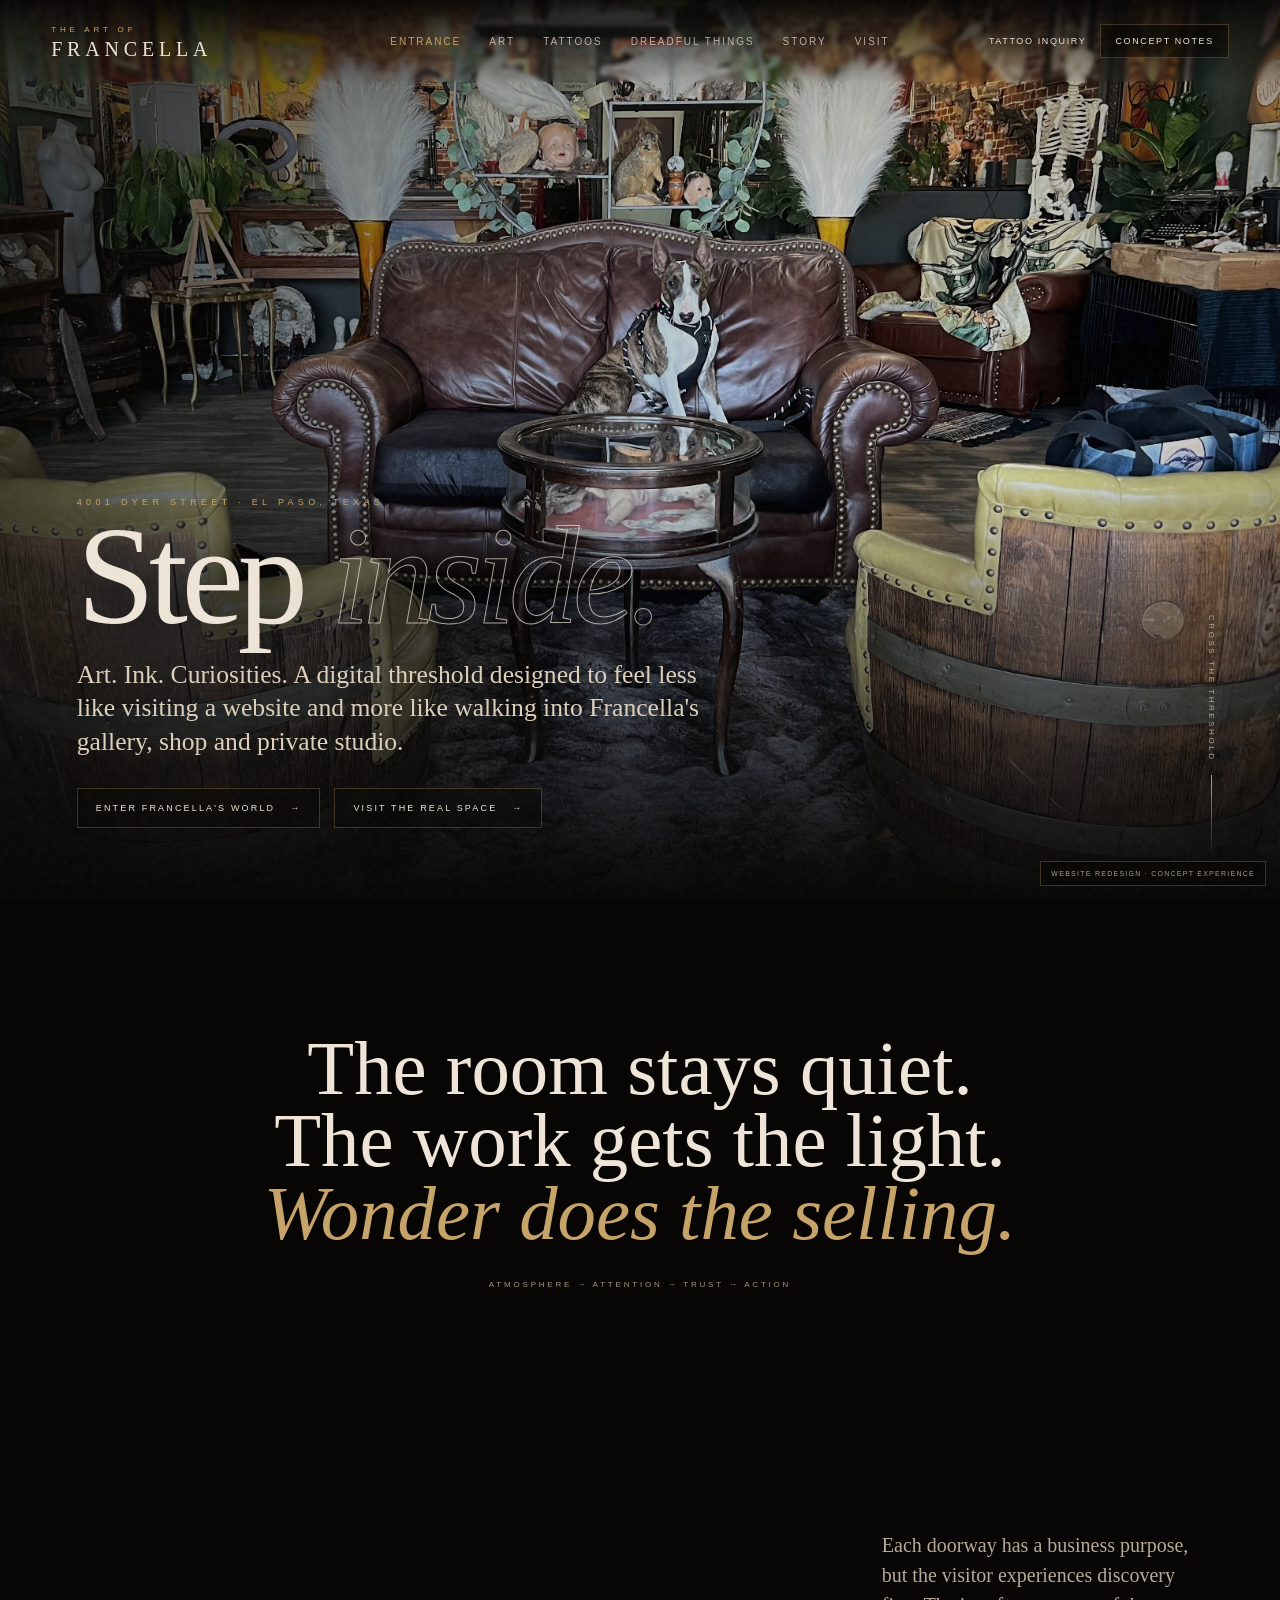
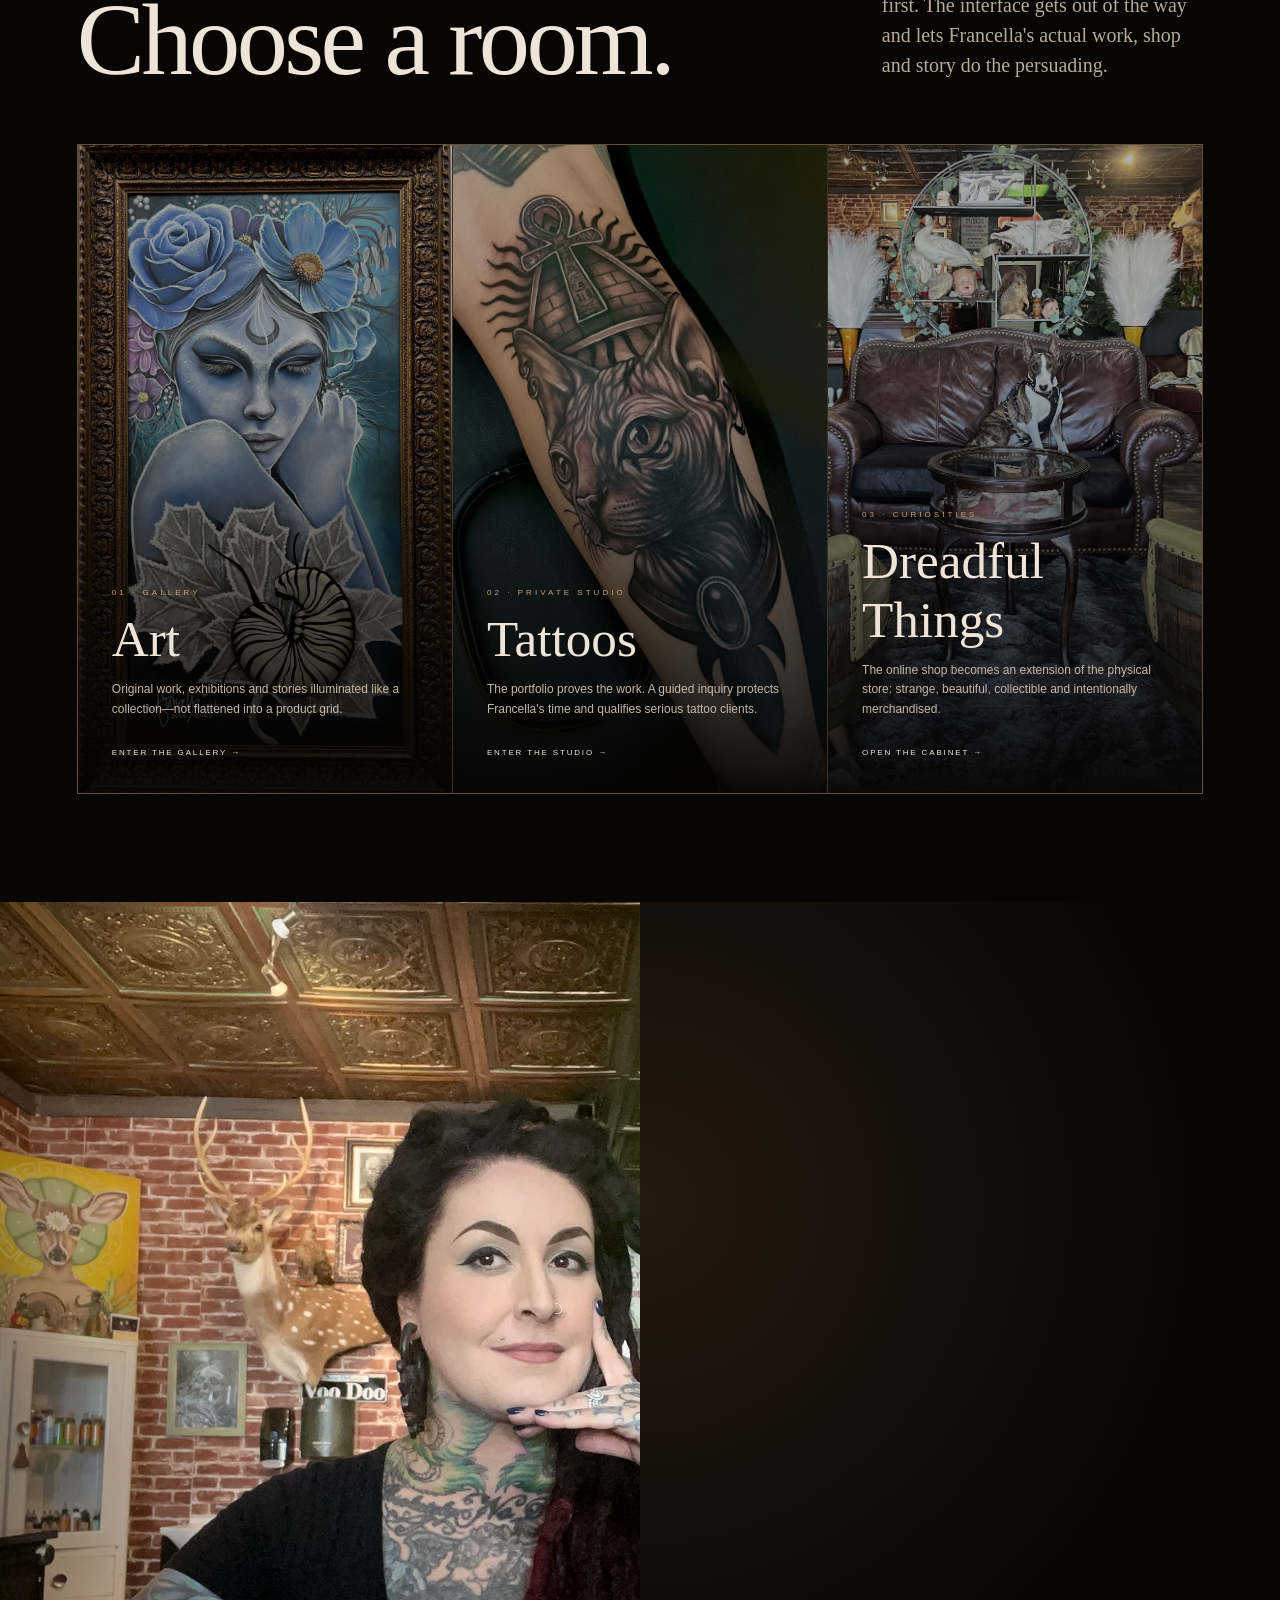
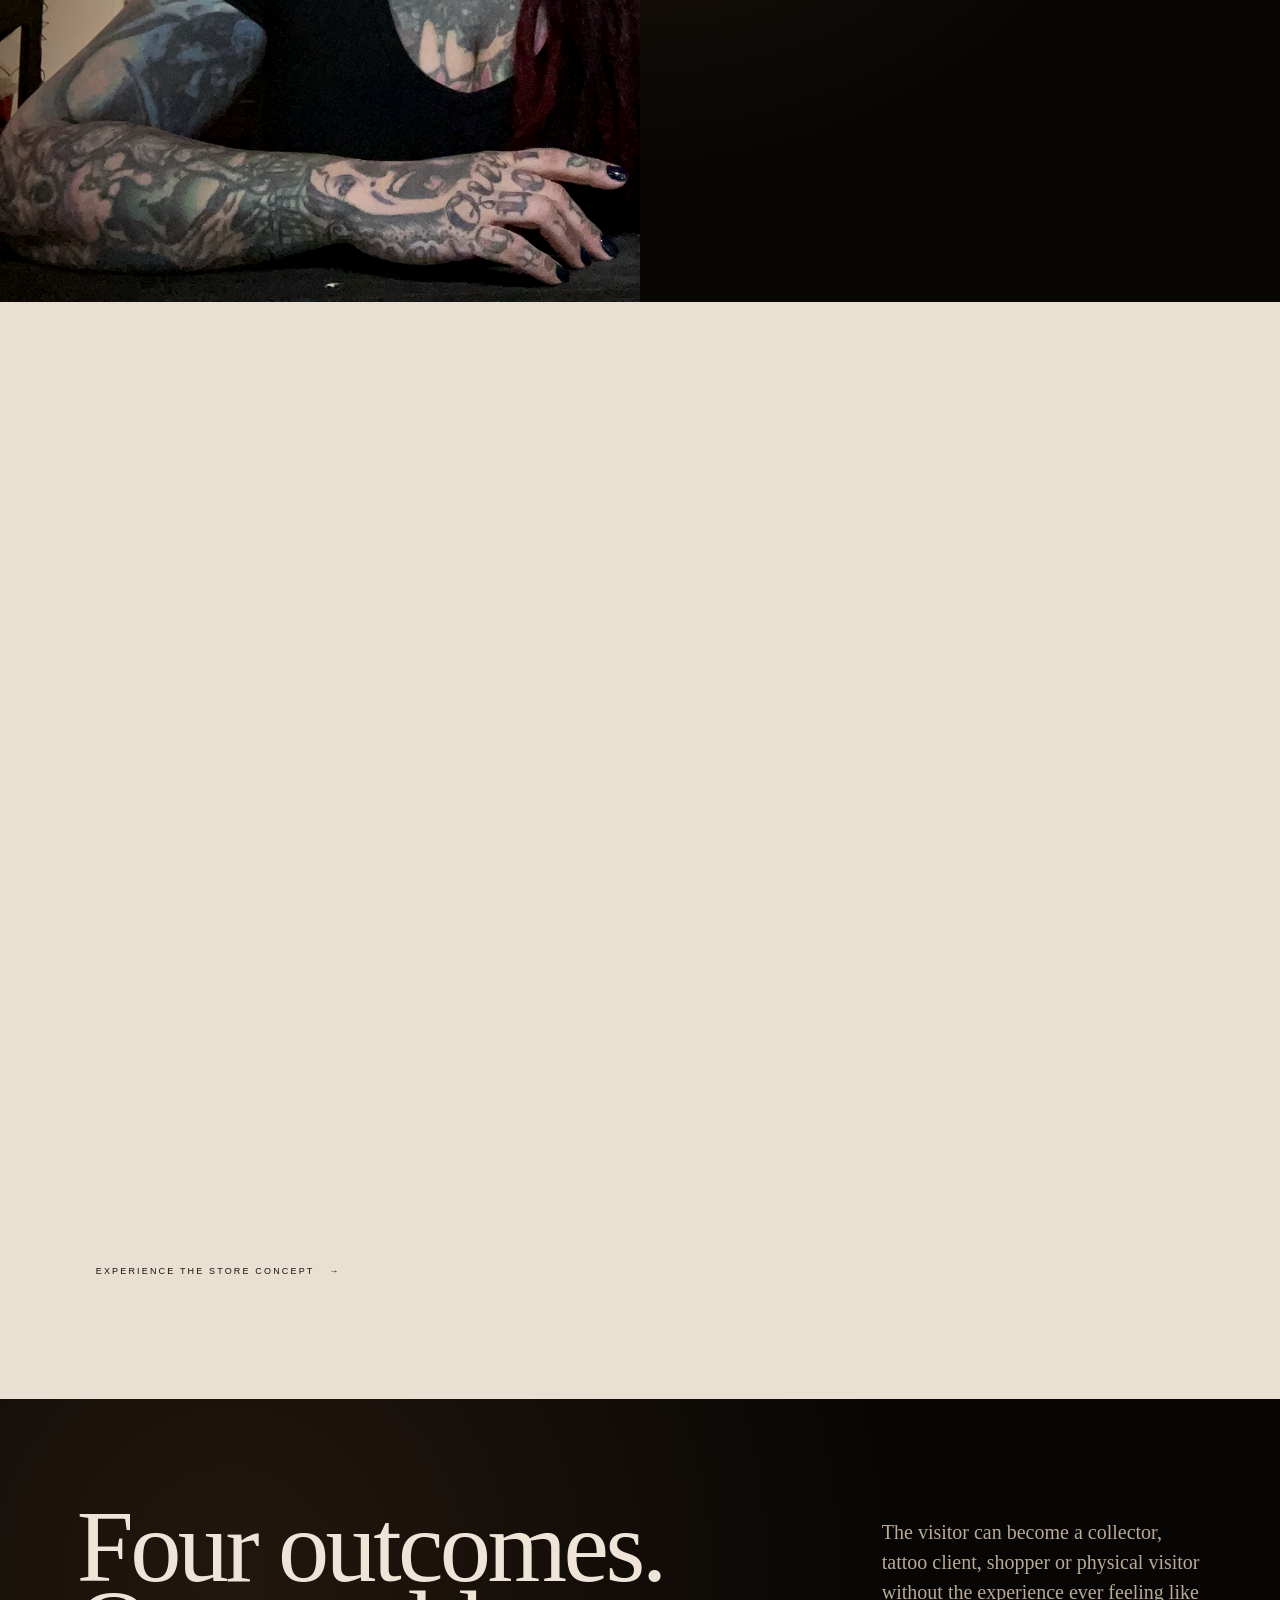
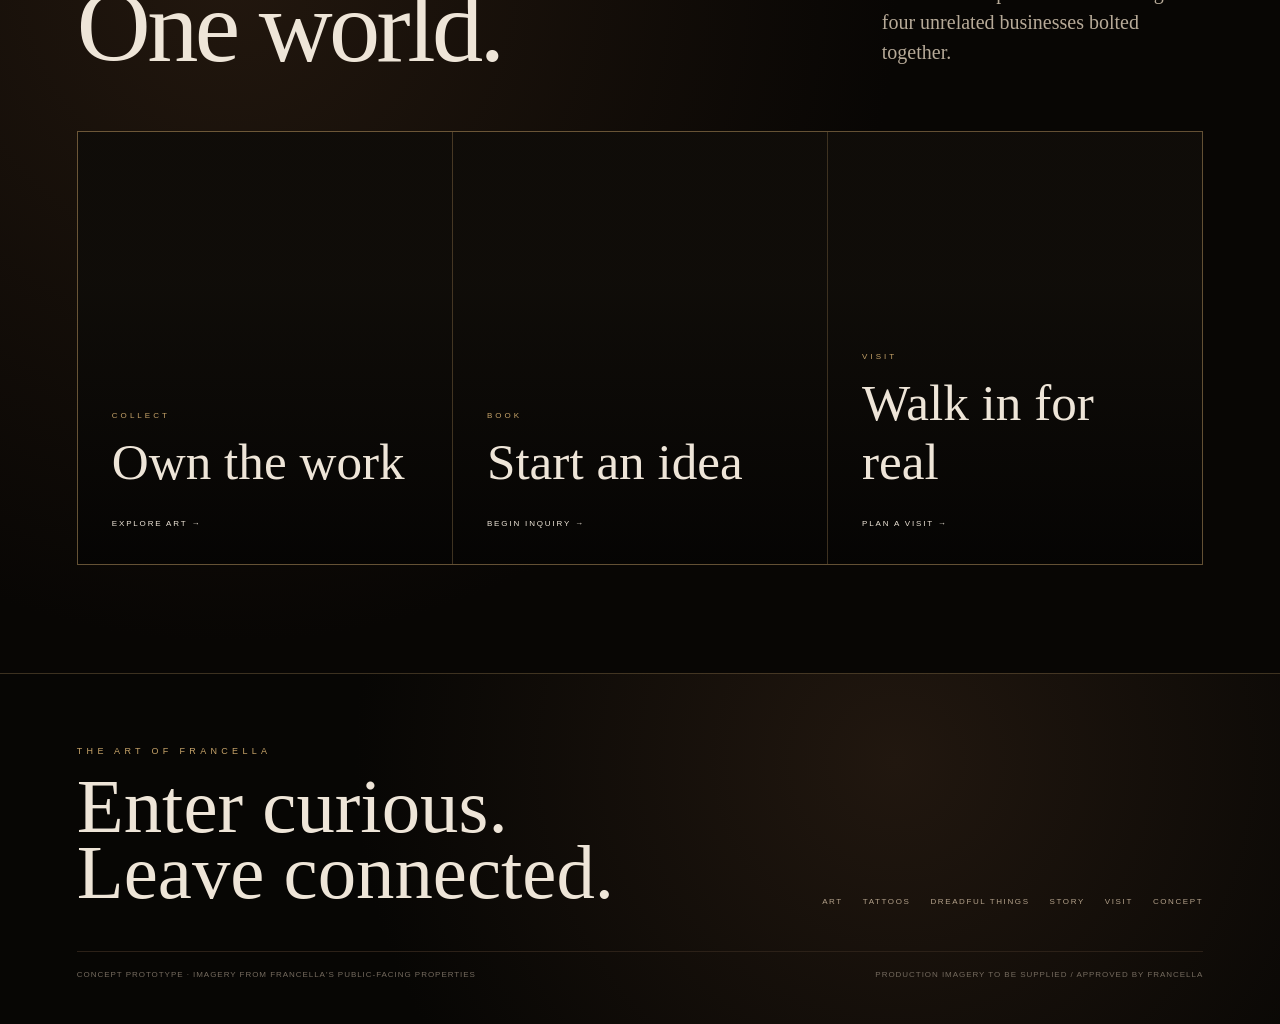
==== index.html @ 5dcf0941 "Initial Francella digital gallery demo Complete pitch prototype with local assets, gallery, tattoo s" ====
<!doctype html><html lang="en"><head><meta charset="utf-8"><meta name="viewport" content="width=device-width,initial-scale=1"><title>The Art of Francella — Digital Gallery Concept</title><link rel="stylesheet" href="styles.css"></head><body><div class="spotlight"></div><div class="demo-badge">Website redesign · concept experience</div>
<header class="site-nav"><a class="brand" href="index.html"><small>The Art of</small>Francella</a><nav class="nav-links"><a class="active" href="index.html">Entrance</a><a href="art.html">Art</a><a href="tattoos.html">Tattoos</a><a href="dreadful-things.html">Dreadful Things</a><a href="story.html">Story</a><a href="visit.html">Visit</a></nav><div class="nav-actions"><a href="tattoo-inquiry.html">Tattoo inquiry</a><a class="outline" href="concept.html">Concept notes</a><button class="menu-btn" aria-label="Menu">☰</button></div></header><nav class="mobile-menu"><a href="art.html">Art</a><a href="tattoos.html">Tattoos</a><a href="dreadful-things.html">Dreadful Things</a><a href="story.html">Story</a><a href="visit.html">Visit</a><a href="tattoo-inquiry.html">Tattoo inquiry</a></nav>
<main>
<section class="room-hero"><div class="bg" style="background-image:url('assets/dreadful-things-interior.webp')"></div><div class="hero-copy"><div class="kicker reveal">4001 Dyer Street · El Paso, Texas</div><h1 class="reveal">Step <em>inside.</em></h1><p class="reveal">Art. Ink. Curiosities. A digital threshold designed to feel less like visiting a website and more like walking into Francella's gallery, shop and private studio.</p><div class="hero-actions reveal"><a class="btn" href="#rooms">Enter Francella's world</a><a class="btn" href="visit.html">Visit the real space</a></div></div><div class="scroll-cue">Cross the threshold</div></section>
<section class="quote dark"><blockquote class="reveal">The room stays quiet.<br>The work gets the light.<br><em>Wonder does the selling.</em><small>Atmosphere → attention → trust → action</small></blockquote></section>
<section class="section" id="rooms"><div class="section-title reveal"><h2>Choose a room.</h2><p>Each doorway has a business purpose, but the visitor experiences discovery first. The interface gets out of the way and lets Francella's actual work, shop and story do the persuading.</p></div><div class="portal-grid">
<a class="portal" href="art.html"><div class="img" style="background-image:url('assets/winter-frost.webp')"></div><div class="portal-copy"><small>01 · Gallery</small><h3>Art</h3><p>Original work, exhibitions and stories illuminated like a collection—not flattened into a product grid.</p><span>Enter the gallery →</span></div></a>
<a class="portal" href="tattoos.html"><div class="img" style="background-image:url('assets/tattoo-cat.webp')"></div><div class="portal-copy"><small>02 · Private Studio</small><h3>Tattoos</h3><p>The portfolio proves the work. A guided inquiry protects Francella's time and qualifies serious tattoo clients.</p><span>Enter the studio →</span></div></a>
<a class="portal" href="dreadful-things.html"><div class="img" style="background-image:url('assets/dreadful-things-interior.webp')"></div><div class="portal-copy"><small>03 · Curiosities</small><h3>Dreadful Things</h3><p>The online shop becomes an extension of the physical store: strange, beautiful, collectible and intentionally merchandised.</p><span>Open the cabinet →</span></div></a>
</div></section>
<section class="split"><div class="split-image" style="background-image:url('assets/francella-portrait-studio.webp')"></div><div class="split-copy"><div class="kicker reveal">The artist is part of the experience</div><h2 class="reveal">Not a new artist.<br>A better stage.</h2><p class="reveal">Francella has been creating, selling and building physical spaces for years. The digital experience should establish that caliber immediately: lifelong El Paso artist, professional tattoo artist since 2008, creator of Dreadful Things, and the artist behind <em>Conversations With the Universe</em>.</p><div class="stats reveal"><div class="stat"><strong>2008</strong><span>Professional tattoo career</span></div><div class="stat"><strong>2×</strong><span>Best of Show awards</span></div><div class="stat"><strong>2025</strong><span>Solo exhibition</span></div><div class="stat"><strong>El Paso</strong><span>Gallery · shop · studio</span></div></div><div class="hero-actions reveal"><a class="btn" href="story.html">Meet Francella</a></div></div></section>
<section class="section paper"><div class="section-title reveal"><h2>Keep the machinery.<br>Replace the showroom.</h2><p>Shopify and fulfillment can remain underneath. The redesign changes what people encounter first: artwork, story, collections and atmosphere. Commerce happens naturally after desire.</p></div><div class="collection-row reveal"><div class="collection-card"><img src="assets/see-spiral-notebook.webp" alt="Francella notebook"><div class="cap"><strong>Printed Stories</strong><small>Journals · paper · editions</small></div></div><div class="collection-card"><img src="assets/mayahuel.jpg" alt="Art by Francella"><div class="cap"><strong>Collected Works</strong><small>Originals · prints · canvas</small></div></div><div class="collection-card"><img src="assets/dreadful-things-interior.webp" alt="Dreadful Things"><div class="cap"><strong>Curiosities</strong><small>Objects · strange finds · gifts</small></div></div><div class="collection-card"><img src="assets/tattoo-cat.webp" alt="Tattoo by Francella"><div class="cap"><strong>Wear the Art</strong><small>Ink · apparel · adornment</small></div></div></div><div style="margin-top:38px" class="reveal"><a class="btn light" href="dreadful-things.html">Experience the store concept</a></div></section>
<section class="section dark"><div class="section-title reveal"><h2>Four outcomes.<br>One world.</h2><p>The visitor can become a collector, tattoo client, shopper or physical visitor without the experience ever feeling like four unrelated businesses bolted together.</p></div><div class="portal-grid"><a class="portal" href="art.html" style="min-height:48vh"><div class="portal-copy"><small>Collect</small><h3>Own the work</h3><span>Explore art →</span></div></a><a class="portal" href="tattoo-inquiry.html" style="min-height:48vh"><div class="portal-copy"><small>Book</small><h3>Start an idea</h3><span>Begin inquiry →</span></div></a><a class="portal" href="visit.html" style="min-height:48vh"><div class="portal-copy"><small>Visit</small><h3>Walk in for real</h3><span>Plan a visit →</span></div></a></div></section>
</main>
<footer class="footer"><div class="footer-top"><div><div class="kicker">The Art of Francella</div><h2>Enter curious.<br>Leave connected.</h2></div><div class="footer-links"><a href="art.html">Art</a><a href="tattoos.html">Tattoos</a><a href="dreadful-things.html">Dreadful Things</a><a href="story.html">Story</a><a href="visit.html">Visit</a><a href="concept.html">Concept</a></div></div><div class="fine"><span>Concept prototype · imagery from Francella's public-facing properties</span><span>Production imagery to be supplied / approved by Francella</span></div></footer>
<div class="modal"><div class="modal-card"><h3 data-modal-title>Prototype</h3><p data-modal-text></p><button data-close>Close</button></div></div><script src="app.js"></script></body></html>
---- styles.css ----
:root{--bg:#070604;--bg2:#0d0a07;--bone:#eee5d8;--muted:#b7aa98;--gold:#c6a369;--gold2:#8d693e;--line:rgba(198,163,105,.28);--paper:#e9e0d2;--ink:#18130e;--glow:rgba(214,172,103,.18)}
*{box-sizing:border-box}html{scroll-behavior:smooth;background:var(--bg)}body{margin:0;background:var(--bg);color:var(--bone);font-family:Georgia,'Times New Roman',serif;overflow-x:hidden}a{color:inherit;text-decoration:none}button,input,textarea,select{font:inherit}::selection{background:var(--gold);color:#120d08}
body:before{content:"";position:fixed;inset:0;pointer-events:none;z-index:99;opacity:.13;background-image:url("data:image/svg+xml,%3Csvg viewBox='0 0 180 180' xmlns='http://www.w3.org/2000/svg'%3E%3Cfilter id='n'%3E%3CfeTurbulence type='fractalNoise' baseFrequency='.8' numOctaves='4' stitchTiles='stitch'/%3E%3C/filter%3E%3Crect width='100%25' height='100%25' filter='url(%23n)' opacity='.28'/%3E%3C/svg%3E")}
.spotlight{position:fixed;width:340px;height:340px;pointer-events:none;z-index:2;border-radius:50%;background:radial-gradient(circle,var(--glow),rgba(0,0,0,0) 68%);transform:translate(-50%,-50%);mix-blend-mode:screen;opacity:.68}
.site-nav{position:fixed;z-index:80;top:0;left:0;right:0;height:82px;padding:0 4vw;display:grid;grid-template-columns:1fr auto 1fr;align-items:center;background:linear-gradient(to bottom,rgba(5,4,3,.92),rgba(5,4,3,.42),transparent);backdrop-filter:blur(2px)}
.brand{font-size:20px;letter-spacing:.24em;text-transform:uppercase;line-height:.9}.brand small{display:block;font:8px Arial,sans-serif;letter-spacing:.48em;color:var(--gold);margin-bottom:6px}.nav-links{display:flex;gap:28px;font:10px Arial,sans-serif;letter-spacing:.2em;text-transform:uppercase}.nav-links a{opacity:.72;transition:.25s}.nav-links a:hover,.nav-links a.active{opacity:1;color:var(--gold)}.nav-actions{justify-self:end;display:flex;align-items:center;gap:14px;font:9px Arial,sans-serif;letter-spacing:.18em;text-transform:uppercase}.outline{border:1px solid var(--line);padding:11px 14px;background:rgba(8,6,4,.42);backdrop-filter:blur(8px)}.menu-btn{display:none;background:none;border:1px solid var(--line);color:var(--bone);padding:9px 11px}
.mobile-menu{position:fixed;inset:72px 0 auto 0;z-index:79;background:#090705f4;border-top:1px solid var(--line);border-bottom:1px solid var(--line);padding:24px 5vw;display:none}.mobile-menu.open{display:grid;gap:18px}.mobile-menu a{font:12px Arial,sans-serif;letter-spacing:.2em;text-transform:uppercase}
.room-hero{height:100svh;min-height:700px;position:relative;overflow:hidden;display:flex;align-items:end}.room-hero .bg{position:absolute;inset:-4%;background-size:cover;background-position:center;transform:scale(1.05);filter:saturate(.85) contrast(1.05);animation:breath 16s ease-in-out infinite alternate}.room-hero:after{content:"";position:absolute;inset:0;background:radial-gradient(circle at 70% 42%,transparent 0 18%,rgba(8,6,4,.18) 43%,rgba(7,6,4,.84) 100%),linear-gradient(0deg,#070604 0%,rgba(7,6,4,.15) 48%,rgba(7,6,4,.25))}@keyframes breath{to{transform:scale(1.11) translate(-1%,.7%)}}
.hero-copy{position:relative;z-index:4;padding:0 6vw 8vh;width:min(1180px,94vw)}.kicker{font:9px Arial,sans-serif;letter-spacing:.48em;text-transform:uppercase;color:var(--gold);margin-bottom:18px}.hero-copy h1{font-weight:400;font-size:clamp(76px,11vw,180px);letter-spacing:-.045em;line-height:.73;margin:0;text-shadow:0 14px 50px #000}.hero-copy h1 em{font-weight:400;color:transparent;-webkit-text-stroke:1px rgba(238,229,216,.7)}.hero-copy p{max-width:640px;font-size:clamp(20px,2vw,31px);line-height:1.3;color:#ddd0bd;margin:30px 0 0}.hero-actions{display:flex;gap:14px;flex-wrap:wrap;margin-top:30px}.btn{display:inline-flex;align-items:center;gap:15px;padding:14px 18px;border:1px solid var(--line);font:9px Arial,sans-serif;letter-spacing:.24em;text-transform:uppercase;transition:.3s;background:rgba(8,6,4,.34);backdrop-filter:blur(8px)}.btn:after{content:"→"}.btn:hover{background:var(--gold);color:#130e09;border-color:var(--gold)}.btn.light{background:var(--paper);color:var(--ink);border-color:var(--paper)}
.scroll-cue{position:absolute;z-index:5;right:5vw;bottom:5vh;writing-mode:vertical-rl;font:8px Arial,sans-serif;letter-spacing:.32em;text-transform:uppercase;color:#bca98c}.scroll-cue:after{content:"";display:inline-block;width:1px;height:80px;background:linear-gradient(var(--gold),transparent);margin-top:13px}
.section{position:relative;padding:12vh 6vw}.section.dark{background:radial-gradient(circle at 18% 20%,#22170e,#080604 53%)}.section.paper{background:var(--paper);color:var(--ink)}.section-title{display:grid;grid-template-columns:minmax(0,1.4fr) minmax(280px,.6fr);gap:55px;align-items:end;margin-bottom:64px}.section-title h2{font-size:clamp(58px,8vw,126px);font-weight:400;line-height:.78;letter-spacing:-.035em;margin:0}.section-title p{font-size:20px;line-height:1.5;color:var(--muted);margin:0}.paper .section-title p{color:#645648}
.portal-grid{display:grid;grid-template-columns:repeat(3,1fr);gap:1px;background:var(--line);border:1px solid var(--line)}.portal{min-height:72vh;position:relative;overflow:hidden;background:#100d09}.portal .img{position:absolute;inset:0;background-size:cover;background-position:center;transition:transform .9s;filter:saturate(.78) brightness(.72)}.portal:after{content:"";position:absolute;inset:0;background:linear-gradient(0deg,rgba(5,4,3,.95),rgba(5,4,3,.06) 65%)}.portal:hover .img{transform:scale(1.045)}.portal-copy{position:absolute;z-index:2;bottom:0;padding:34px;width:100%}.portal-copy small{font:8px Arial,sans-serif;letter-spacing:.38em;text-transform:uppercase;color:var(--gold)}.portal-copy h3{font-size:clamp(40px,4vw,68px);font-weight:400;margin:10px 0 12px}.portal-copy p{font-family:Arial,sans-serif;font-size:12px;line-height:1.65;color:#c5b8a8;max-width:340px}.portal-copy span{display:inline-block;margin-top:16px;font:8px Arial,sans-serif;letter-spacing:.23em;text-transform:uppercase}
.gallery-grid{display:grid;grid-template-columns:1.15fr .85fr;gap:18px}.gallery-piece{position:relative;min-height:76vh;overflow:hidden;background:#15100b;border:1px solid var(--line)}.gallery-piece.small{min-height:37vh}.gallery-piece .art{position:absolute;inset:0;background-size:cover;background-position:center;filter:saturate(.92);transition:.7s}.gallery-piece:hover .art{transform:scale(1.025)}.gallery-piece:after{content:"";position:absolute;inset:0;background:linear-gradient(0deg,rgba(8,6,4,.9),transparent 50%)}.piece-label{position:absolute;z-index:2;left:24px;bottom:22px}.piece-label h3{font-size:33px;font-weight:400;margin:0 0 5px}.piece-label small{font:8px Arial,sans-serif;letter-spacing:.2em;text-transform:uppercase;color:var(--gold)}.stack{display:grid;gap:18px}
.quote{min-height:58vh;display:grid;place-items:center;text-align:center;padding:8vw}.quote blockquote{font-size:clamp(42px,6vw,92px);line-height:.94;margin:0;max-width:1150px}.quote em{color:var(--gold);font-weight:400}.quote small{display:block;margin-top:30px;font:8px Arial,sans-serif;letter-spacing:.35em;text-transform:uppercase;color:#a7957e}
.split{display:grid;grid-template-columns:1fr 1fr;min-height:90vh}.split-image{min-height:70vh;background-size:cover;background-position:center;filter:saturate(.8) contrast(1.05)}.split-copy{padding:9vw 7vw;display:flex;flex-direction:column;justify-content:center;background:radial-gradient(circle at 0 30%,#25190f,#080604 60%)}.split-copy h2{font-size:clamp(60px,7vw,110px);font-weight:400;line-height:.78;margin:0 0 30px}.split-copy p{font-family:Arial,sans-serif;color:#b9ab98;line-height:1.8;font-size:14px;max-width:590px}.stats{display:grid;grid-template-columns:repeat(2,1fr);gap:1px;background:var(--line);border:1px solid var(--line);margin-top:32px}.stat{padding:24px;background:#0c0906}.stat strong{display:block;font-size:29px;font-weight:400;color:#eadbc6}.stat span{font:8px Arial,sans-serif;letter-spacing:.2em;text-transform:uppercase;color:#987f63}
.collection-row{display:grid;grid-template-columns:repeat(4,1fr);gap:14px}.collection-card{background:#d7cbb9;color:#18130e;min-height:420px;position:relative;overflow:hidden}.collection-card img{width:100%;height:100%;object-fit:cover;display:block;transition:.6s}.collection-card:hover img{transform:scale(1.04)}.collection-card .cap{position:absolute;left:14px;right:14px;bottom:14px;background:rgba(235,225,211,.9);padding:13px;backdrop-filter:blur(8px)}.collection-card .cap strong{font-weight:400;font-size:21px}.collection-card .cap small{display:block;margin-top:5px;font:8px Arial,sans-serif;letter-spacing:.18em;text-transform:uppercase}
.inquiry-wrap{display:grid;grid-template-columns:.75fr 1.25fr;gap:1px;background:var(--line);border:1px solid var(--line)}.inquiry-side{padding:6vw 5vw;background:radial-gradient(circle at 20% 20%,#2a1d12,#0a0705 58%)}.inquiry-side h2{font-size:clamp(55px,6vw,92px);font-weight:400;line-height:.8;margin:0 0 24px}.inquiry-side p{font-family:Arial,sans-serif;color:#b5a692;line-height:1.75;font-size:13px}.process{margin-top:36px;display:grid;gap:18px}.step{display:grid;grid-template-columns:34px 1fr;gap:14px;align-items:start}.step i{width:28px;height:28px;border-radius:50%;border:1px solid var(--line);display:grid;place-items:center;font:8px Arial,sans-serif;color:var(--gold)}.step b{display:block;font-weight:400;font-size:19px}.step span{font-family:Arial,sans-serif;font-size:11px;line-height:1.5;color:#9e907f}.form{padding:5vw;background:#0a0806}.field-grid{display:grid;grid-template-columns:1fr 1fr;gap:16px}.field{display:grid;gap:8px;margin-bottom:17px}.field.full{grid-column:1/-1}.field label{font:8px Arial,sans-serif;letter-spacing:.2em;text-transform:uppercase;color:#aa987f}.field input,.field textarea,.field select{width:100%;background:#0e0b08;color:var(--bone);border:1px solid #3b2d20;padding:14px;outline:none}.field textarea{min-height:120px;resize:vertical}.field input:focus,.field textarea:focus,.field select:focus{border-color:var(--gold)}.form-note{font:10px Arial,sans-serif;color:#8e806f;line-height:1.6}
.location-card{display:grid;grid-template-columns:1fr 1fr;border:1px solid var(--line);background:#0b0806}.location-photo{min-height:62vh;background-size:cover;background-position:center;position:relative}.location-photo:after{content:"";position:absolute;inset:0;background:radial-gradient(circle at 50% 40%,transparent,rgba(6,4,3,.52))}.location-copy{padding:7vw 6vw;display:flex;flex-direction:column;justify-content:center}.location-copy h2{font-size:clamp(56px,7vw,105px);font-weight:400;line-height:.8;margin:0 0 24px}.location-copy p{font-family:Arial,sans-serif;color:#b8a997;line-height:1.75;font-size:13px}.hours{display:grid;gap:11px;margin:24px 0 30px;font:10px Arial,sans-serif;letter-spacing:.12em;text-transform:uppercase}.hours div{display:flex;justify-content:space-between;border-bottom:1px solid #2c2117;padding-bottom:10px}.hours span:last-child{color:var(--gold)}
.footer{padding:8vh 6vw 5vh;border-top:1px solid var(--line);background:radial-gradient(circle at 70% 25%,#21170f,#070604 58%)}.footer-top{display:flex;justify-content:space-between;gap:40px;align-items:end}.footer h2{font-size:clamp(46px,6vw,82px);font-weight:400;line-height:.86;margin:0}.footer-links{display:flex;gap:20px;flex-wrap:wrap;font:8px Arial,sans-serif;letter-spacing:.2em;text-transform:uppercase;color:#b3a18a}.fine{margin-top:45px;padding-top:18px;border-top:1px solid #2c2118;display:flex;justify-content:space-between;gap:30px;font:8px Arial,sans-serif;letter-spacing:.12em;text-transform:uppercase;color:#756b5f}
.reveal{opacity:0;transform:translateY(35px);transition:opacity .85s ease,transform .85s ease}.reveal.on{opacity:1;transform:none}.fade{opacity:0;transition:1.4s}.fade.on{opacity:1}
.demo-badge{position:fixed;z-index:90;right:14px;bottom:14px;padding:8px 10px;background:#080604de;border:1px solid var(--line);font:7px Arial,sans-serif;letter-spacing:.18em;text-transform:uppercase;color:#ae9c84;backdrop-filter:blur(8px)}
.modal{position:fixed;inset:0;z-index:120;background:rgba(3,2,1,.84);display:none;place-items:center;padding:24px;backdrop-filter:blur(10px)}.modal.open{display:grid}.modal-card{width:min(600px,92vw);background:#0e0b08;border:1px solid var(--line);padding:42px;box-shadow:0 30px 100px #000}.modal-card h3{font-size:45px;font-weight:400;margin:0 0 15px}.modal-card p{font-family:Arial,sans-serif;color:#b9aa97;line-height:1.7;font-size:13px}.modal-card button{margin-top:20px;background:none;color:var(--bone);border:1px solid var(--line);padding:12px 15px;font:9px Arial,sans-serif;letter-spacing:.2em;text-transform:uppercase;cursor:pointer}
@media(max-width:980px){.site-nav{height:72px;padding:0 5vw;grid-template-columns:1fr auto}.nav-links,.nav-actions .outline{display:none}.nav-actions{gap:8px}.menu-btn{display:block}.room-hero{min-height:680px}.hero-copy{padding-bottom:10vh}.section{padding:10vh 5vw}.section-title{grid-template-columns:1fr;gap:24px}.portal-grid{grid-template-columns:1fr}.portal{min-height:72vh}.gallery-grid,.split,.inquiry-wrap,.location-card{grid-template-columns:1fr}.split-image{min-height:72vh}.collection-row{grid-template-columns:1fr 1fr}.footer-top{flex-direction:column;align-items:flex-start}.spotlight{display:none}}
@media(max-width:600px){.brand{font-size:17px}.room-hero .bg{inset:0}.hero-copy h1{font-size:clamp(68px,22vw,105px)}.hero-copy p{font-size:20px}.section{padding:9vh 5vw}.portal{min-height:64vh}.gallery-piece{min-height:62vh}.gallery-piece.small{min-height:44vh}.collection-row{grid-template-columns:1fr}.collection-card{min-height:480px}.field-grid{grid-template-columns:1fr}.field.full{grid-column:auto}.inquiry-side,.form{padding:50px 5vw}.location-photo{min-height:56vh}.demo-badge{display:none}.fine{flex-direction:column}.scroll-cue{display:none}}
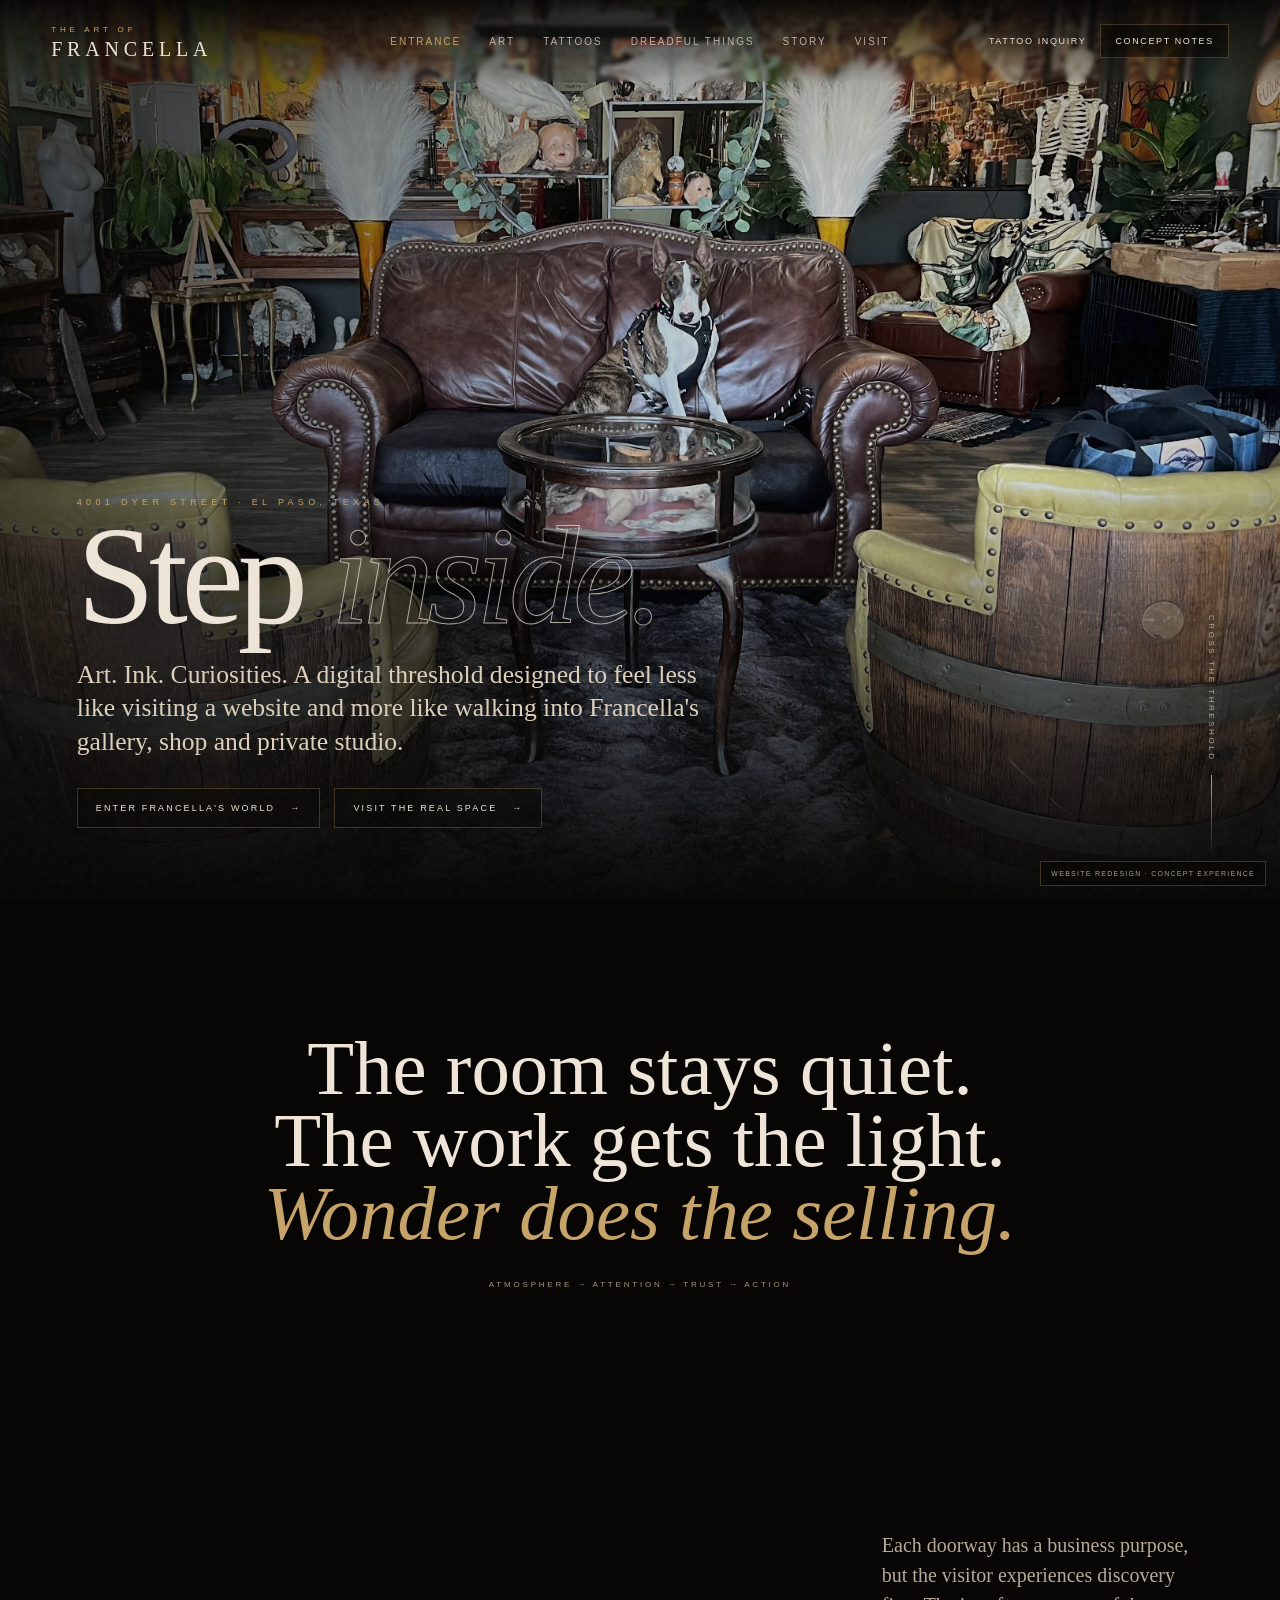
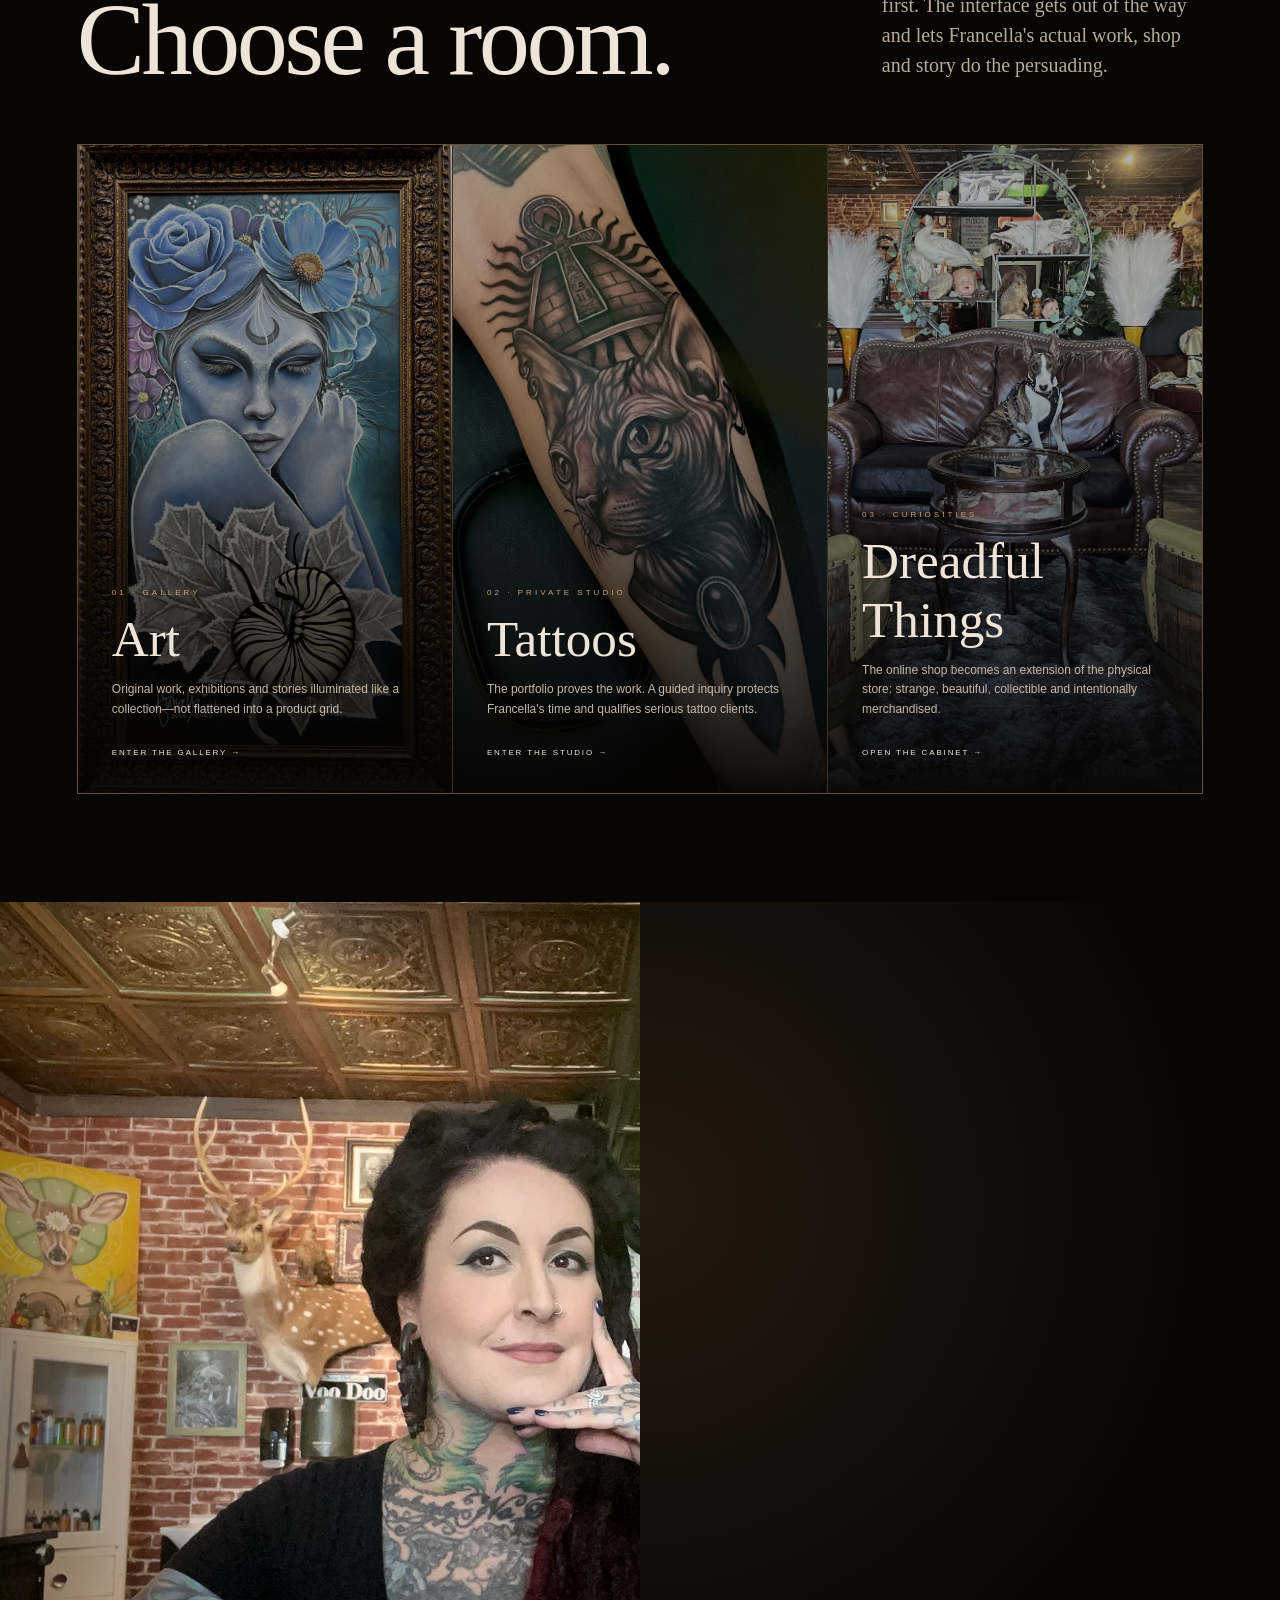
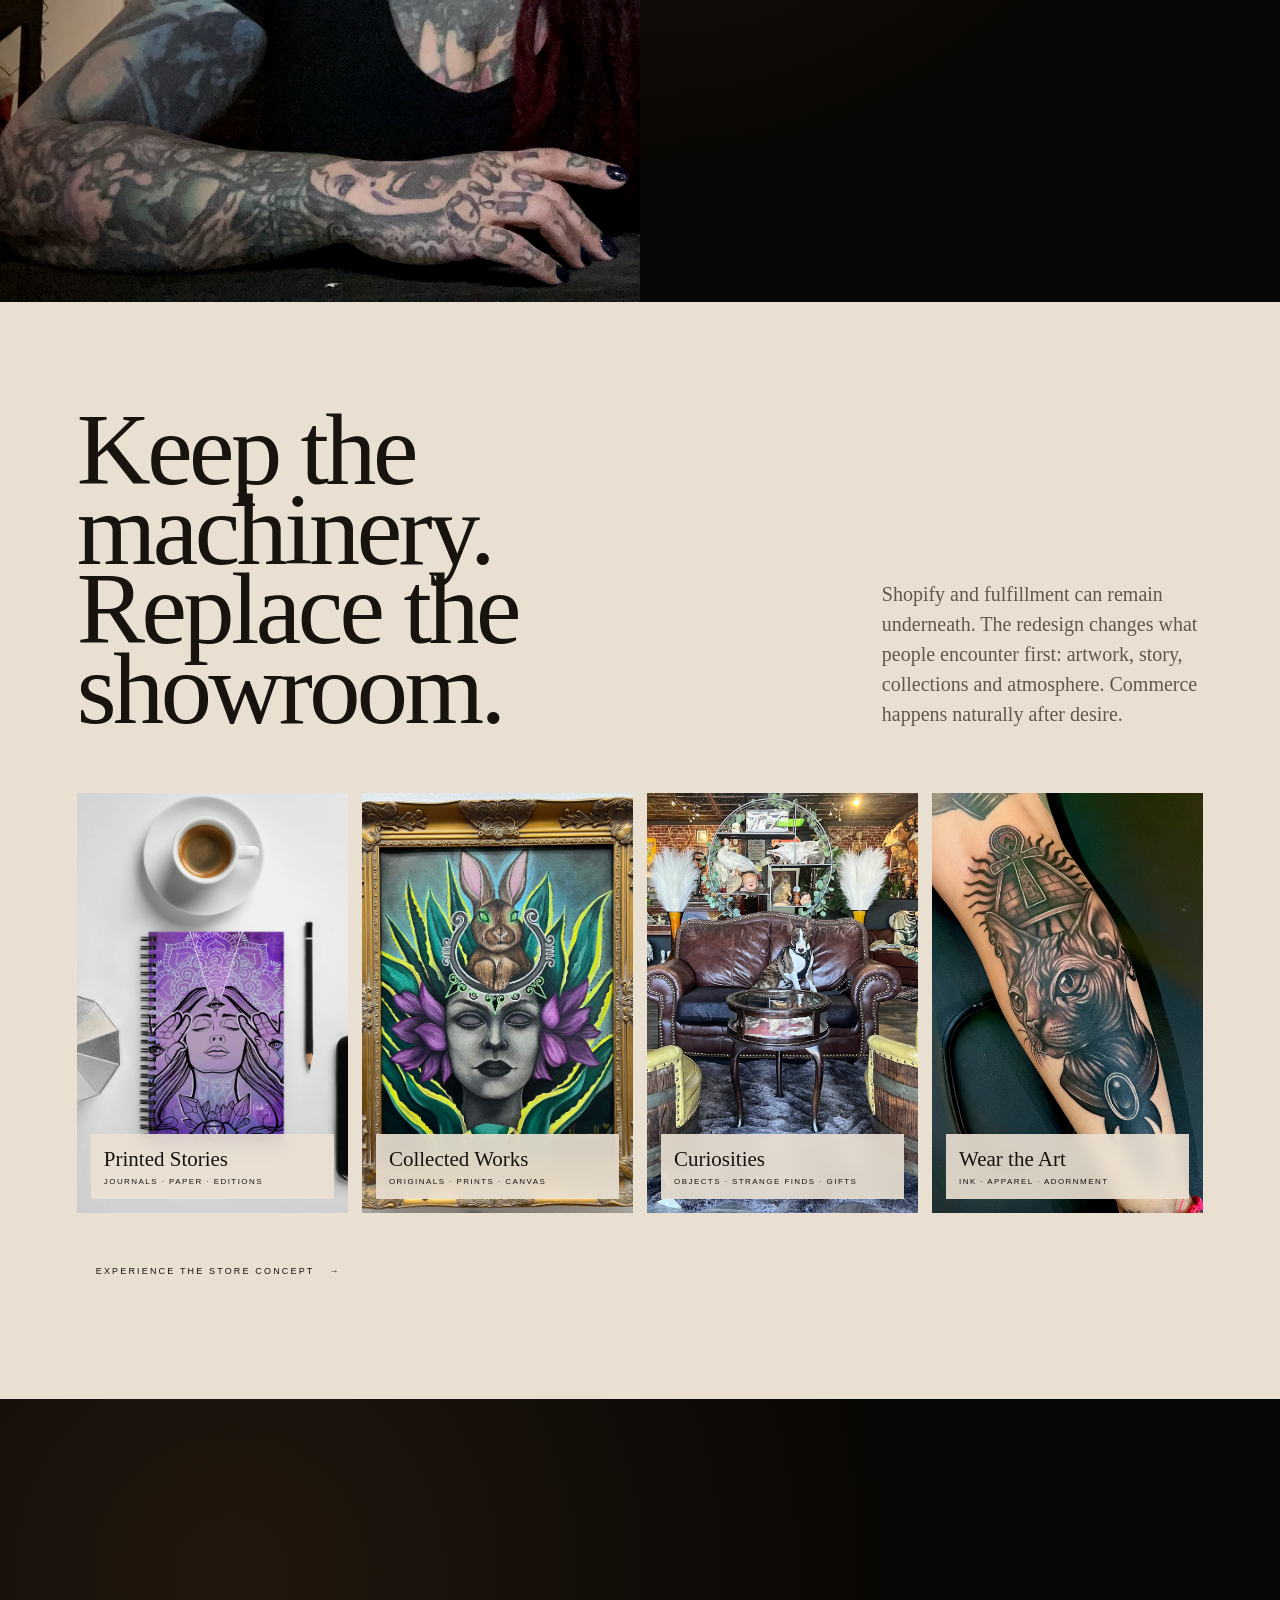
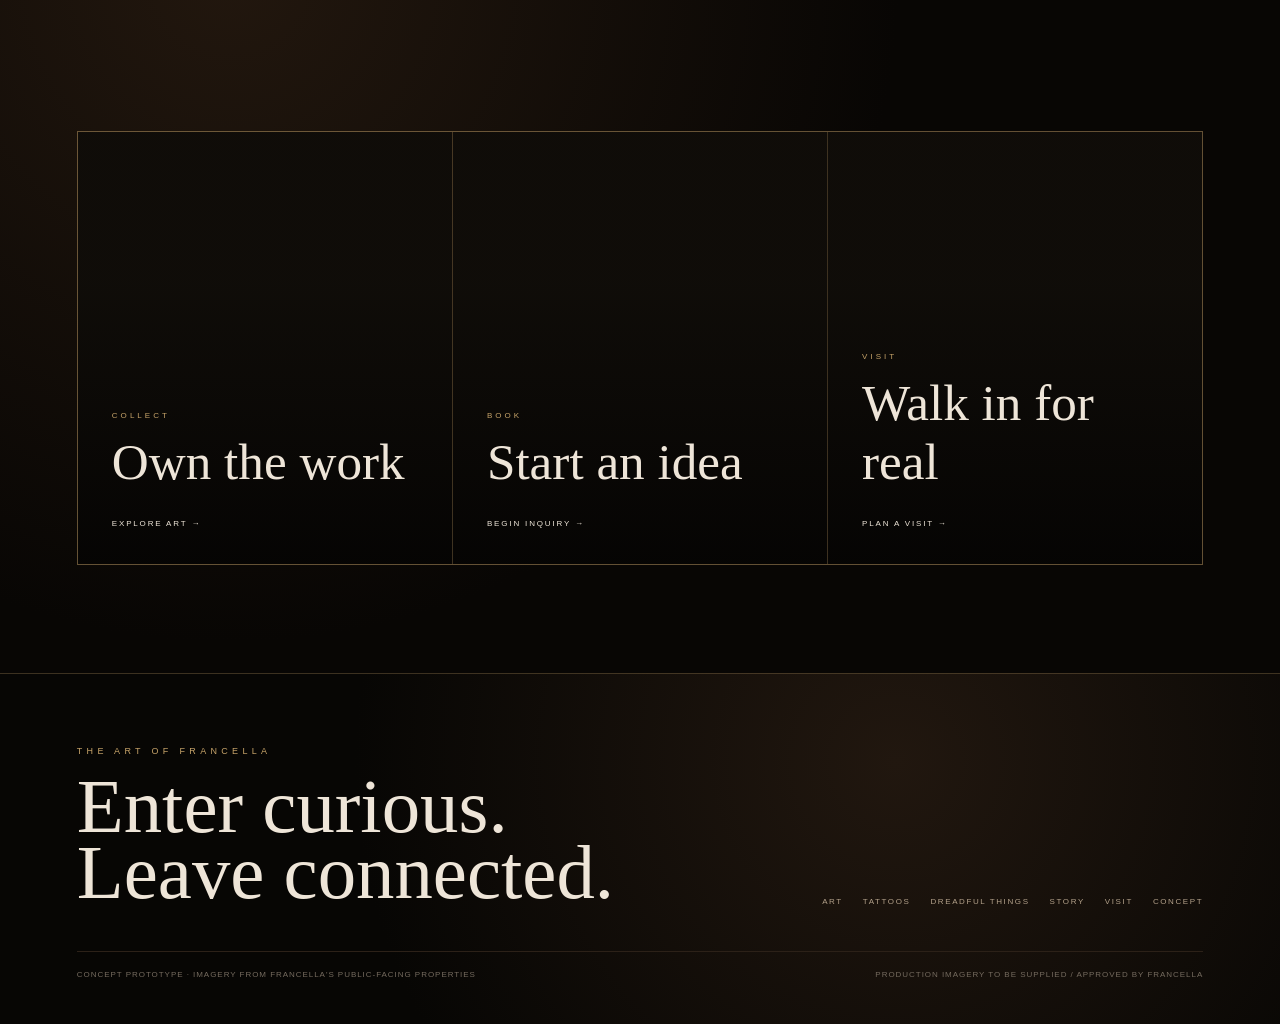
==== commit 6bafa8fe: "SEO: add preview and descriptive metadata to index.html" ====
--- a/index.html
+++ b/index.html
@@ -1,4 +1,4 @@
-<!doctype html><html lang="en"><head><meta charset="utf-8"><meta name="viewport" content="width=device-width,initial-scale=1"><title>The Art of Francella — Digital Gallery Concept</title><link rel="stylesheet" href="styles.css"></head><body><div class="spotlight"></div><div class="demo-badge">Website redesign · concept experience</div>
+<!doctype html><html lang="en"><head><meta charset="utf-8"><meta name="viewport" content="width=device-width,initial-scale=1"><title>The Art of Francella — Digital Gallery Concept</title><meta name="description" content="Explore Francella's gallery concept: original artwork, custom tattoo artistry and Dreadful Things curiosities in El Paso, Texas."><meta name="robots" content="noindex,follow"><link rel="canonical" href="https://bdkelp.github.io/francella-gallery-demo/"><meta property="og:type" content="website"><meta property="og:site_name" content="The Art of Francella"><meta property="og:title" content="The Art of Francella | Art, Tattoos &amp; Curiosities in El Paso"><meta property="og:description" content="Explore Francella's gallery concept: original artwork, custom tattoo artistry and Dreadful Things curiosities in El Paso, Texas."><meta property="og:url" content="https://bdkelp.github.io/francella-gallery-demo/"><meta property="og:image" content="https://bdkelp.github.io/francella-gallery-demo/assets/dreadful-things-interior.webp"><meta property="og:image:alt" content="The Art of Francella — gallery and studio concept"><meta name="twitter:card" content="summary_large_image"><meta name="twitter:title" content="The Art of Francella | Art, Tattoos &amp; Curiosities in El Paso"><meta name="twitter:description" content="Explore Francella's gallery concept: original artwork, custom tattoo artistry and Dreadful Things curiosities in El Paso, Texas."><meta name="twitter:image" content="https://bdkelp.github.io/francella-gallery-demo/assets/dreadful-things-interior.webp"><link rel="stylesheet" href="styles.css"></head><body><div class="spotlight"></div><div class="demo-badge">Website redesign · concept experience</div>
 <header class="site-nav"><a class="brand" href="index.html"><small>The Art of</small>Francella</a><nav class="nav-links"><a class="active" href="index.html">Entrance</a><a href="art.html">Art</a><a href="tattoos.html">Tattoos</a><a href="dreadful-things.html">Dreadful Things</a><a href="story.html">Story</a><a href="visit.html">Visit</a></nav><div class="nav-actions"><a href="tattoo-inquiry.html">Tattoo inquiry</a><a class="outline" href="concept.html">Concept notes</a><button class="menu-btn" aria-label="Menu">☰</button></div></header><nav class="mobile-menu"><a href="art.html">Art</a><a href="tattoos.html">Tattoos</a><a href="dreadful-things.html">Dreadful Things</a><a href="story.html">Story</a><a href="visit.html">Visit</a><a href="tattoo-inquiry.html">Tattoo inquiry</a></nav>
 <main>
 <section class="room-hero"><div class="bg" style="background-image:url('assets/dreadful-things-interior.webp')"></div><div class="hero-copy"><div class="kicker reveal">4001 Dyer Street · El Paso, Texas</div><h1 class="reveal">Step <em>inside.</em></h1><p class="reveal">Art. Ink. Curiosities. A digital threshold designed to feel less like visiting a website and more like walking into Francella's gallery, shop and private studio.</p><div class="hero-actions reveal"><a class="btn" href="#rooms">Enter Francella's world</a><a class="btn" href="visit.html">Visit the real space</a></div></div><div class="scroll-cue">Cross the threshold</div></section>
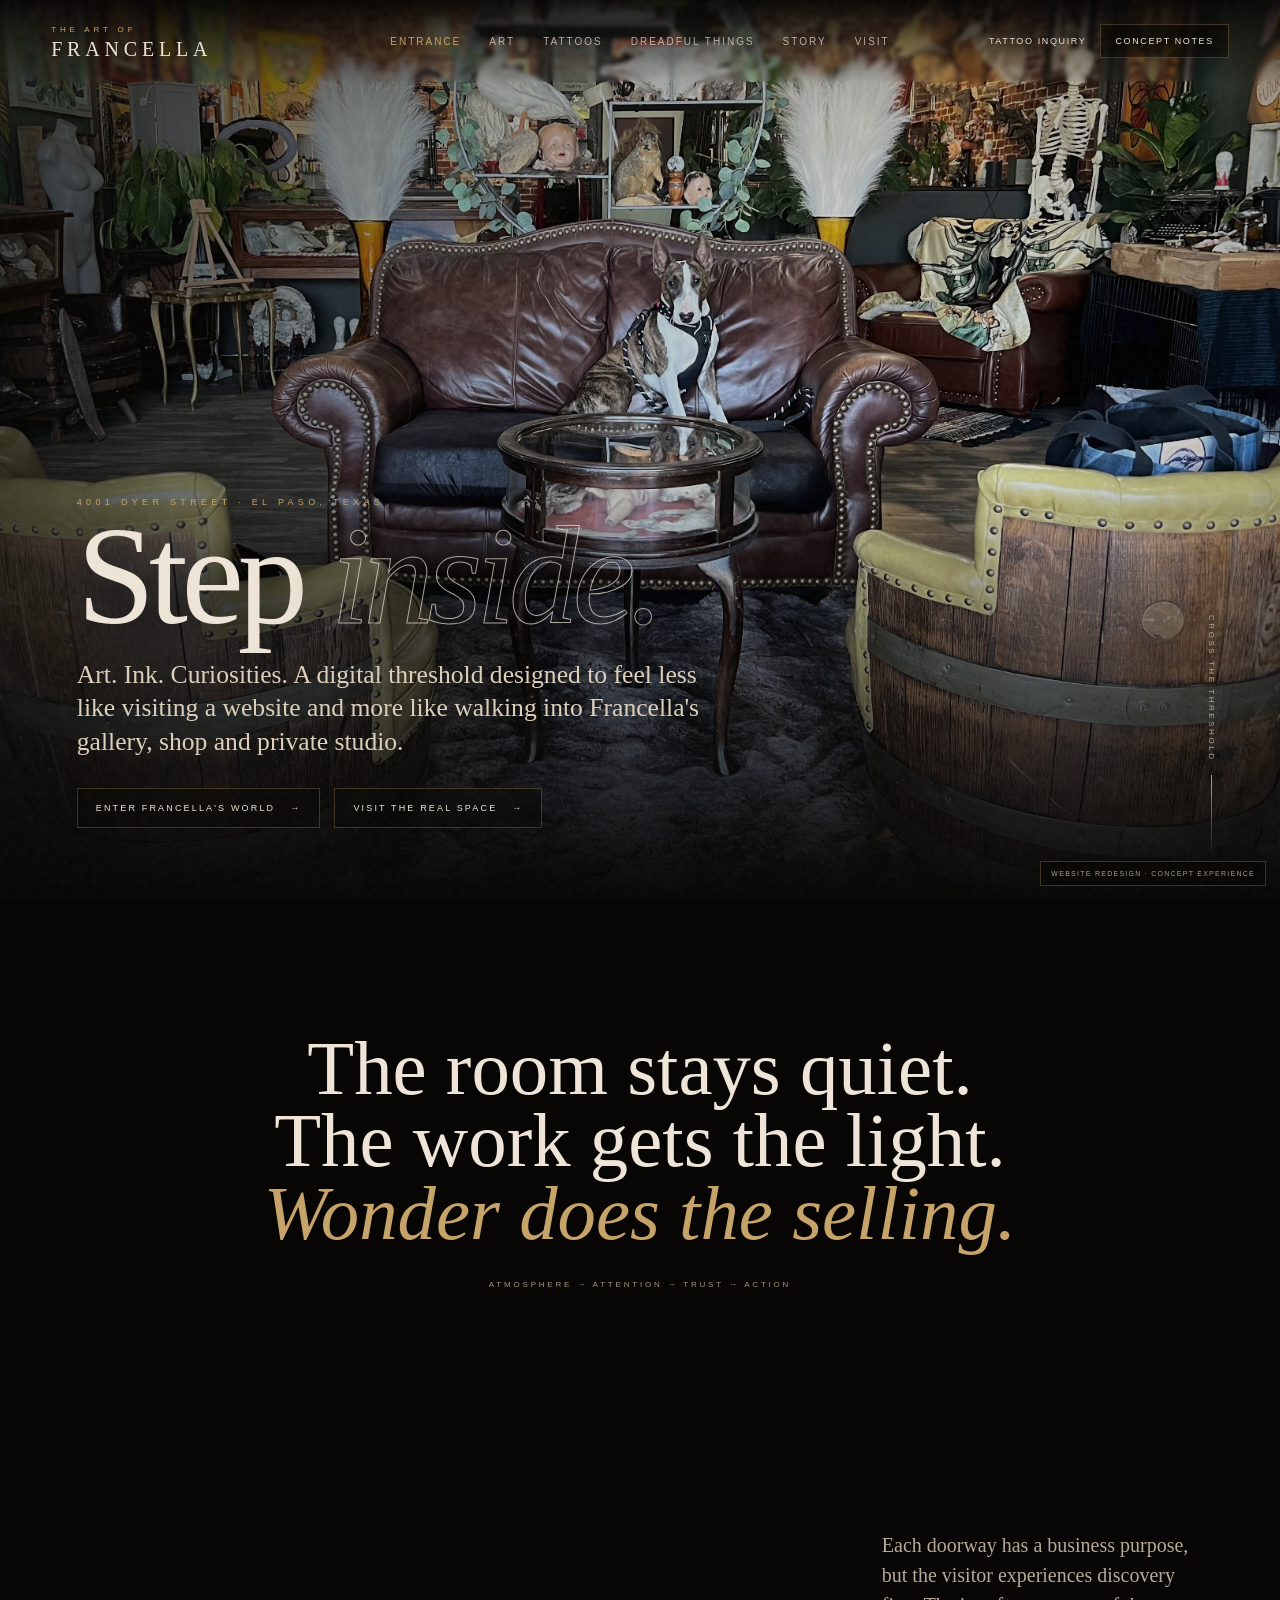
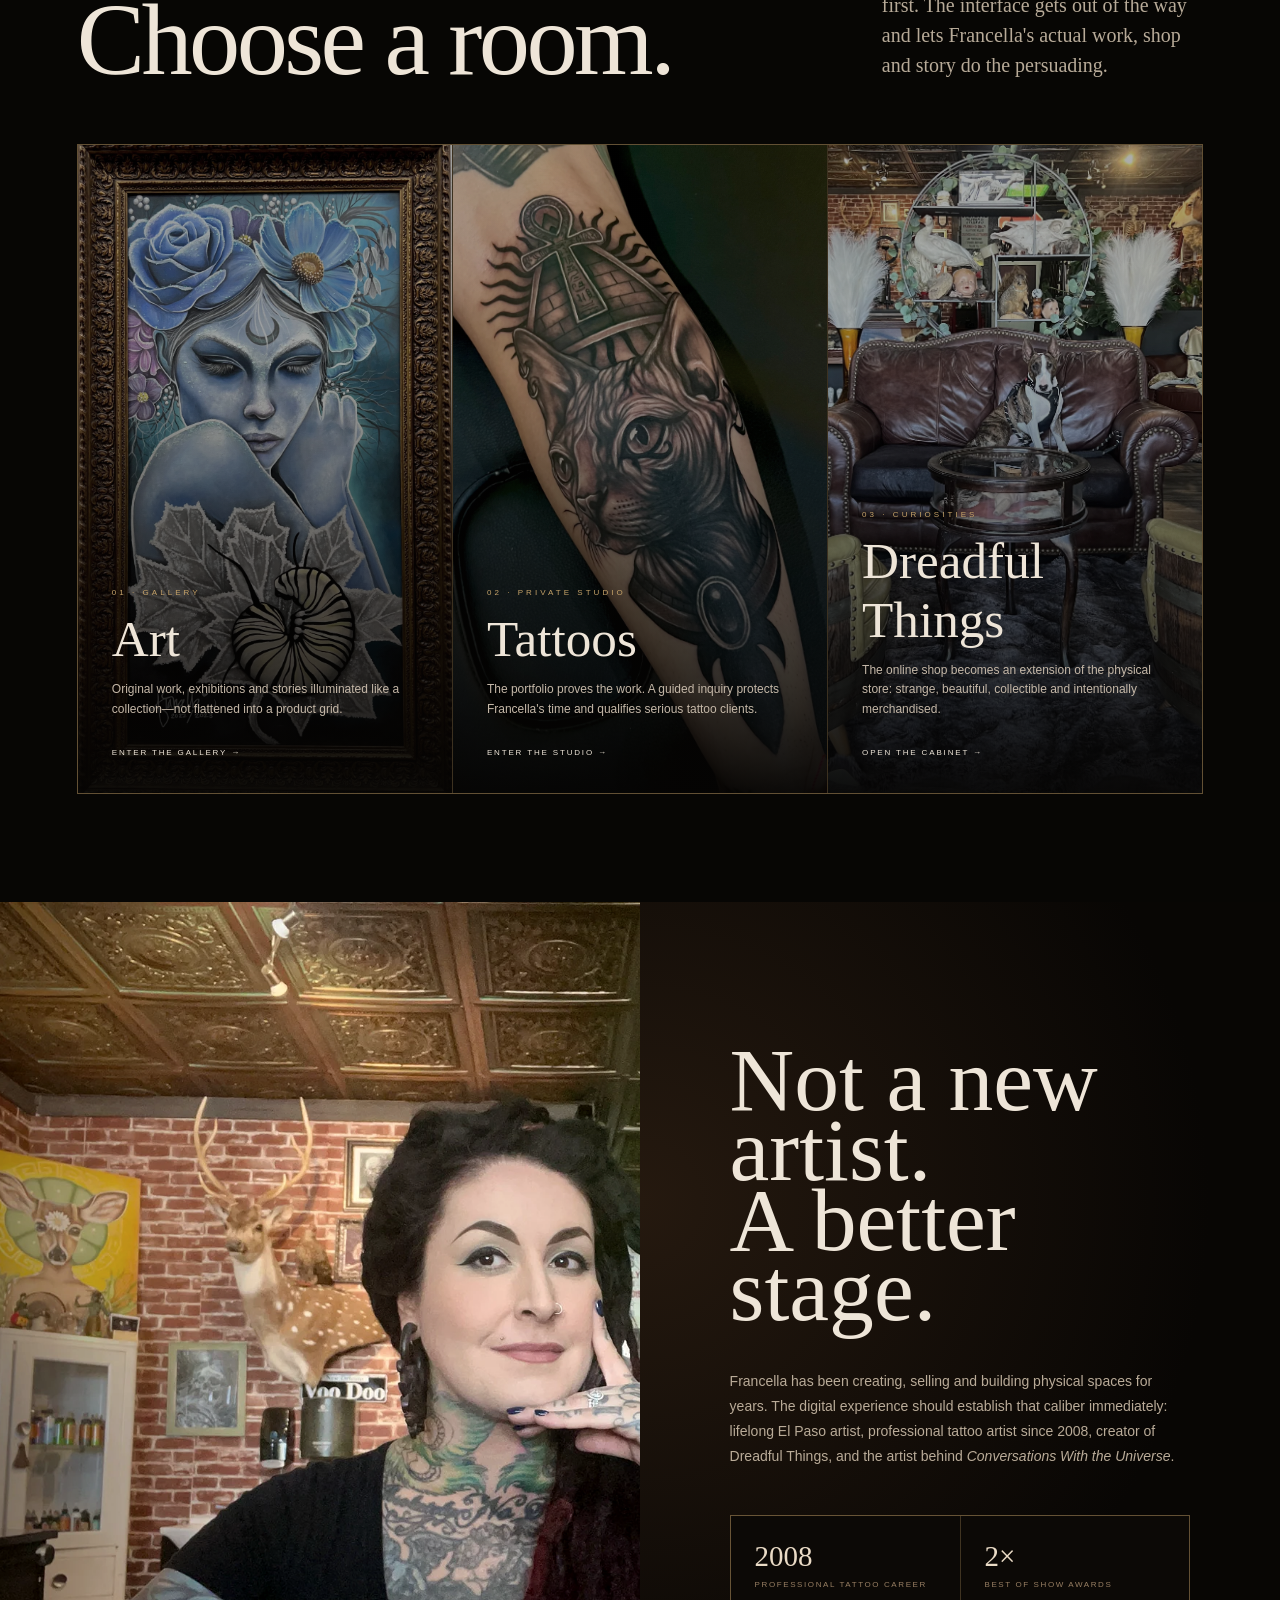
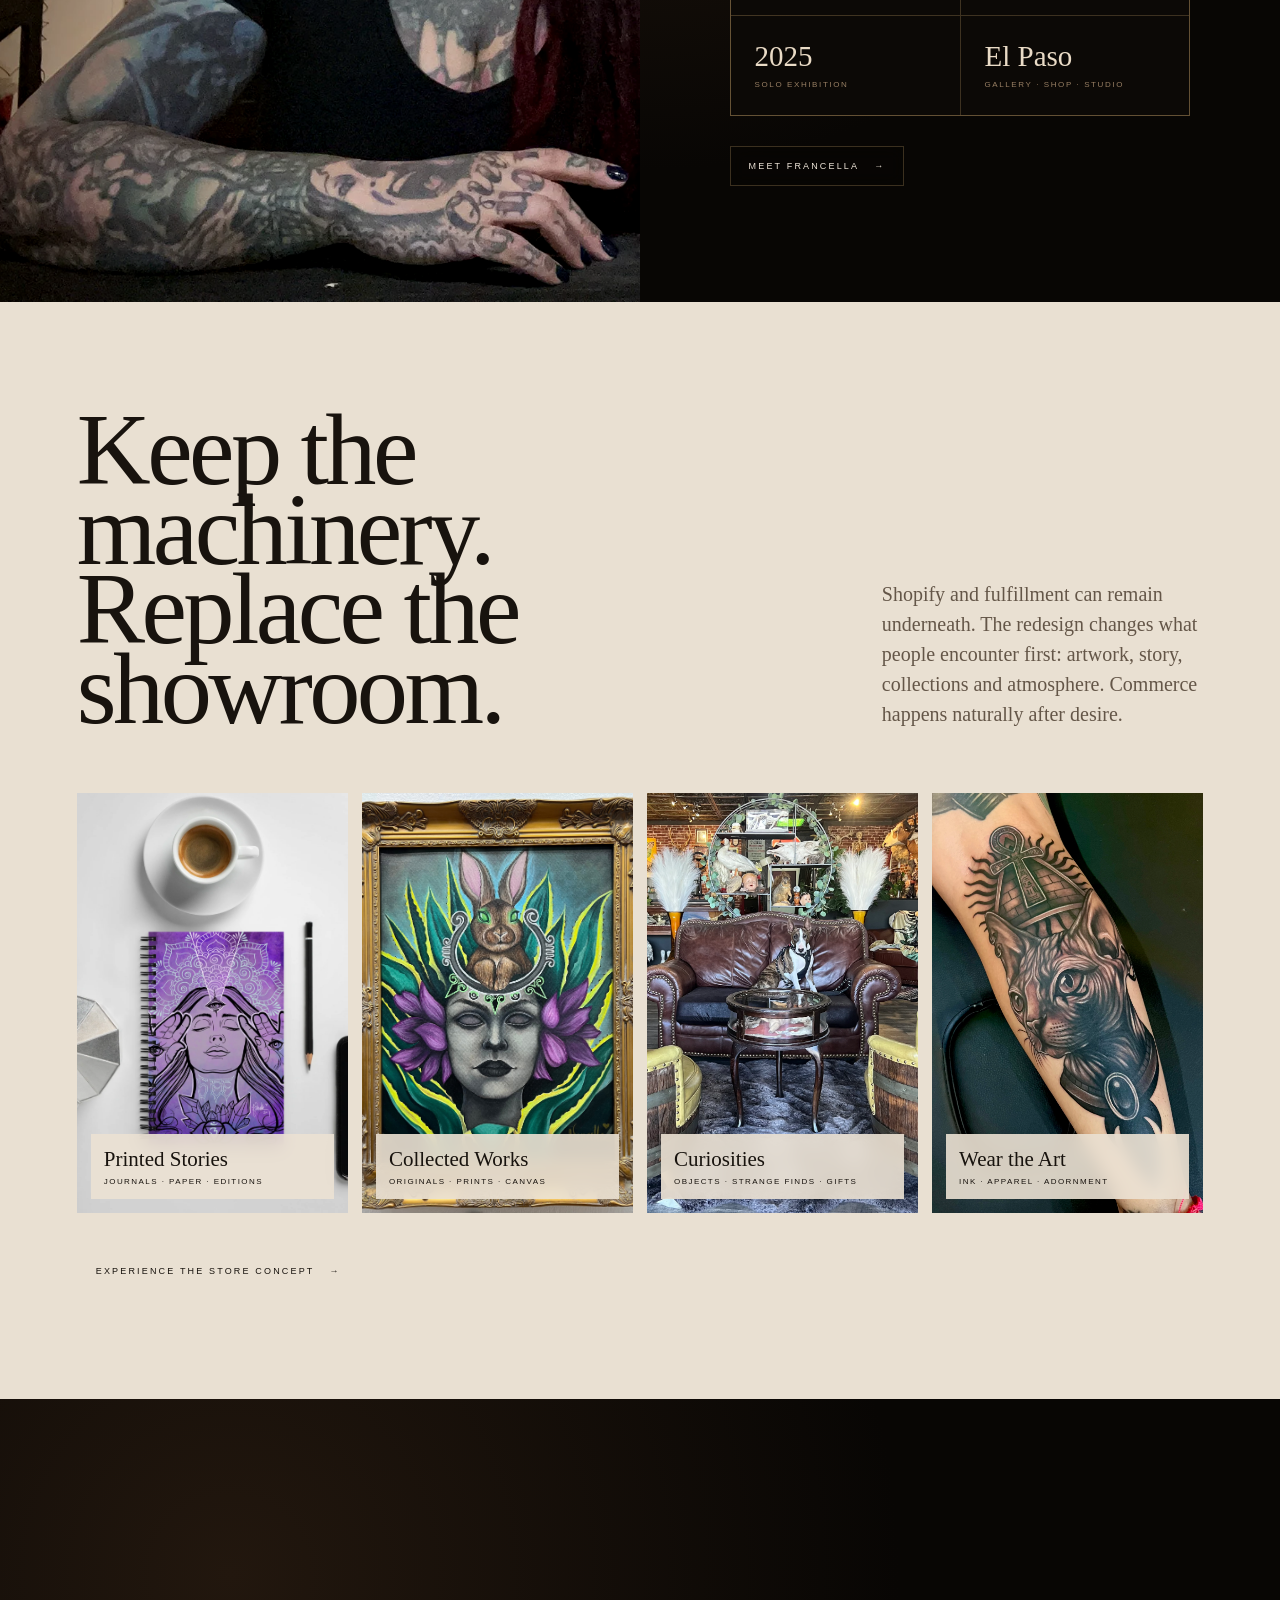
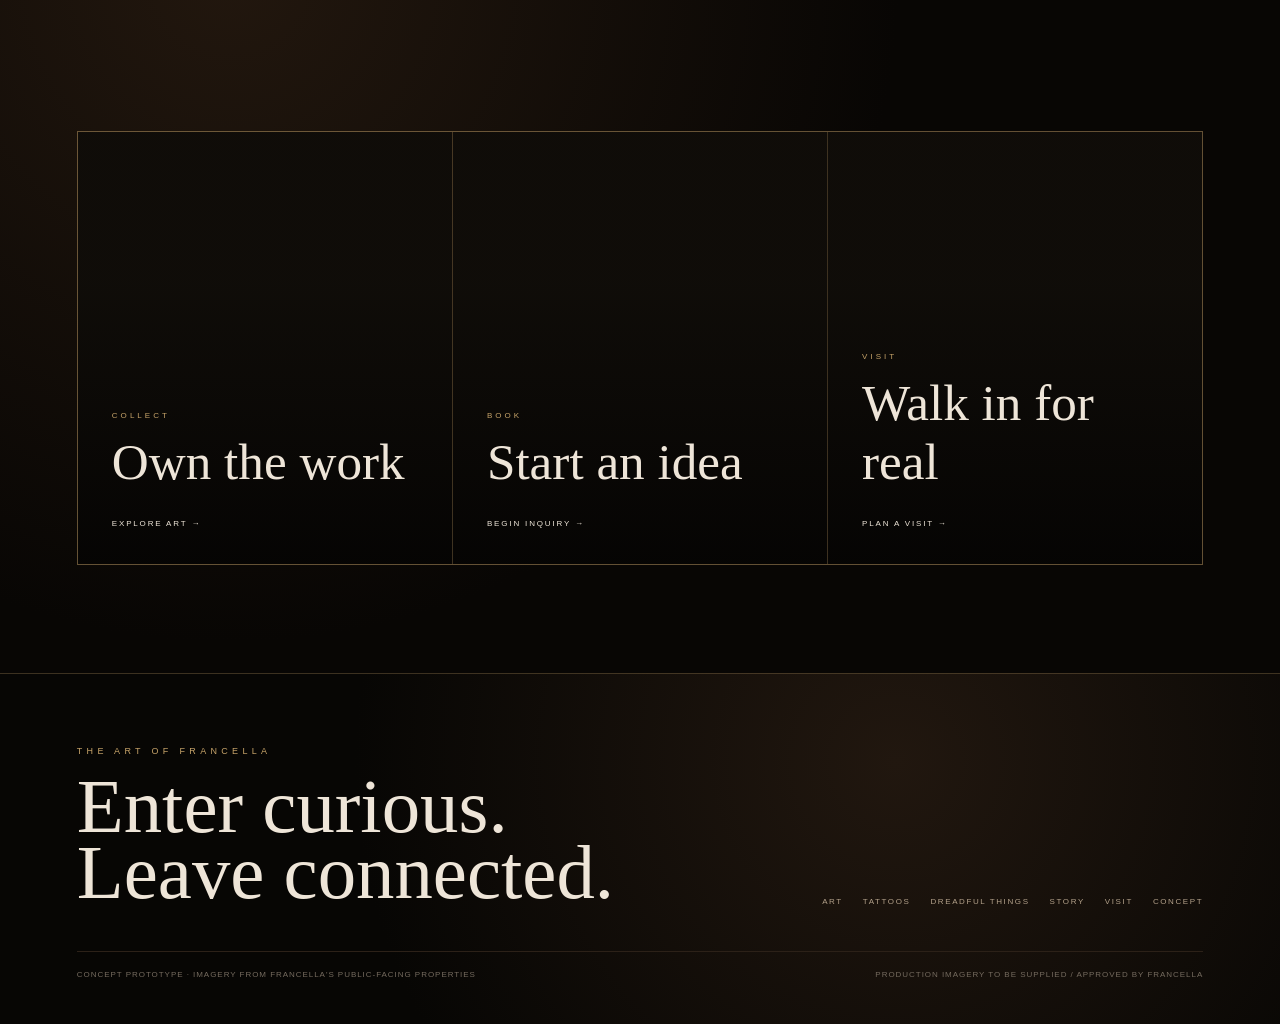
==== commit f0f16aef: "Add social sharing and search metadata to Francella prototype homepage" ====
--- a/index.html
+++ b/index.html
@@ -1,4 +1,4 @@
-<!doctype html><html lang="en"><head><meta charset="utf-8"><meta name="viewport" content="width=device-width,initial-scale=1"><title>The Art of Francella — Digital Gallery Concept</title><meta name="description" content="Explore Francella's gallery concept: original artwork, custom tattoo artistry and Dreadful Things curiosities in El Paso, Texas."><meta name="robots" content="noindex,follow"><link rel="canonical" href="https://bdkelp.github.io/francella-gallery-demo/"><meta property="og:type" content="website"><meta property="og:site_name" content="The Art of Francella"><meta property="og:title" content="The Art of Francella | Art, Tattoos &amp; Curiosities in El Paso"><meta property="og:description" content="Explore Francella's gallery concept: original artwork, custom tattoo artistry and Dreadful Things curiosities in El Paso, Texas."><meta property="og:url" content="https://bdkelp.github.io/francella-gallery-demo/"><meta property="og:image" content="https://bdkelp.github.io/francella-gallery-demo/assets/dreadful-things-interior.webp"><meta property="og:image:alt" content="The Art of Francella — gallery and studio concept"><meta name="twitter:card" content="summary_large_image"><meta name="twitter:title" content="The Art of Francella | Art, Tattoos &amp; Curiosities in El Paso"><meta name="twitter:description" content="Explore Francella's gallery concept: original artwork, custom tattoo artistry and Dreadful Things curiosities in El Paso, Texas."><meta name="twitter:image" content="https://bdkelp.github.io/francella-gallery-demo/assets/dreadful-things-interior.webp"><link rel="stylesheet" href="styles.css"></head><body><div class="spotlight"></div><div class="demo-badge">Website redesign · concept experience</div>
+<!doctype html><html lang="en"><head><meta charset="utf-8"><meta name="viewport" content="width=device-width,initial-scale=1"><title>The Art of Francella — Digital Gallery Concept</title><meta name="description" content="Explore Francella's gallery concept: original art, custom tattoos and Dreadful Things curiosities in El Paso, Texas."><meta name="robots" content="noindex,follow"><link rel="canonical" href="https://bdkelp.github.io/francella-gallery-demo/"><meta property="og:type" content="website"><meta property="og:site_name" content="The Art of Francella"><meta property="og:title" content="The Art of Francella | Art, Tattoos &amp; Curiosities"><meta property="og:description" content="Explore Francella's gallery concept: original art, custom tattoos and Dreadful Things curiosities in El Paso, Texas."><meta property="og:url" content="https://bdkelp.github.io/francella-gallery-demo/"><meta property="og:image" content="https://bdkelp.github.io/francella-gallery-demo/assets/dreadful-things-interior.webp"><meta name="twitter:card" content="summary_large_image"><meta name="twitter:image" content="https://bdkelp.github.io/francella-gallery-demo/assets/dreadful-things-interior.webp"><meta name="description" content="Explore Francella's gallery concept: original artwork, custom tattoo artistry and Dreadful Things curiosities in El Paso, Texas."><meta name="robots" content="noindex,follow"><link rel="canonical" href="https://bdkelp.github.io/francella-gallery-demo/"><meta property="og:type" content="website"><meta property="og:site_name" content="The Art of Francella"><meta property="og:title" content="The Art of Francella | Art, Tattoos &amp; Curiosities in El Paso"><meta property="og:description" content="Explore Francella's gallery concept: original artwork, custom tattoo artistry and Dreadful Things curiosities in El Paso, Texas."><meta property="og:url" content="https://bdkelp.github.io/francella-gallery-demo/"><meta property="og:image" content="https://bdkelp.github.io/francella-gallery-demo/assets/dreadful-things-interior.webp"><meta property="og:image:alt" content="The Art of Francella — gallery and studio concept"><meta name="twitter:card" content="summary_large_image"><meta name="twitter:title" content="The Art of Francella | Art, Tattoos &amp; Curiosities in El Paso"><meta name="twitter:description" content="Explore Francella's gallery concept: original artwork, custom tattoo artistry and Dreadful Things curiosities in El Paso, Texas."><meta name="twitter:image" content="https://bdkelp.github.io/francella-gallery-demo/assets/dreadful-things-interior.webp"><link rel="stylesheet" href="styles.css"></head><body><div class="spotlight"></div><div class="demo-badge">Website redesign · concept experience</div>
 <header class="site-nav"><a class="brand" href="index.html"><small>The Art of</small>Francella</a><nav class="nav-links"><a class="active" href="index.html">Entrance</a><a href="art.html">Art</a><a href="tattoos.html">Tattoos</a><a href="dreadful-things.html">Dreadful Things</a><a href="story.html">Story</a><a href="visit.html">Visit</a></nav><div class="nav-actions"><a href="tattoo-inquiry.html">Tattoo inquiry</a><a class="outline" href="concept.html">Concept notes</a><button class="menu-btn" aria-label="Menu">☰</button></div></header><nav class="mobile-menu"><a href="art.html">Art</a><a href="tattoos.html">Tattoos</a><a href="dreadful-things.html">Dreadful Things</a><a href="story.html">Story</a><a href="visit.html">Visit</a><a href="tattoo-inquiry.html">Tattoo inquiry</a></nav>
 <main>
 <section class="room-hero"><div class="bg" style="background-image:url('assets/dreadful-things-interior.webp')"></div><div class="hero-copy"><div class="kicker reveal">4001 Dyer Street · El Paso, Texas</div><h1 class="reveal">Step <em>inside.</em></h1><p class="reveal">Art. Ink. Curiosities. A digital threshold designed to feel less like visiting a website and more like walking into Francella's gallery, shop and private studio.</p><div class="hero-actions reveal"><a class="btn" href="#rooms">Enter Francella's world</a><a class="btn" href="visit.html">Visit the real space</a></div></div><div class="scroll-cue">Cross the threshold</div></section>
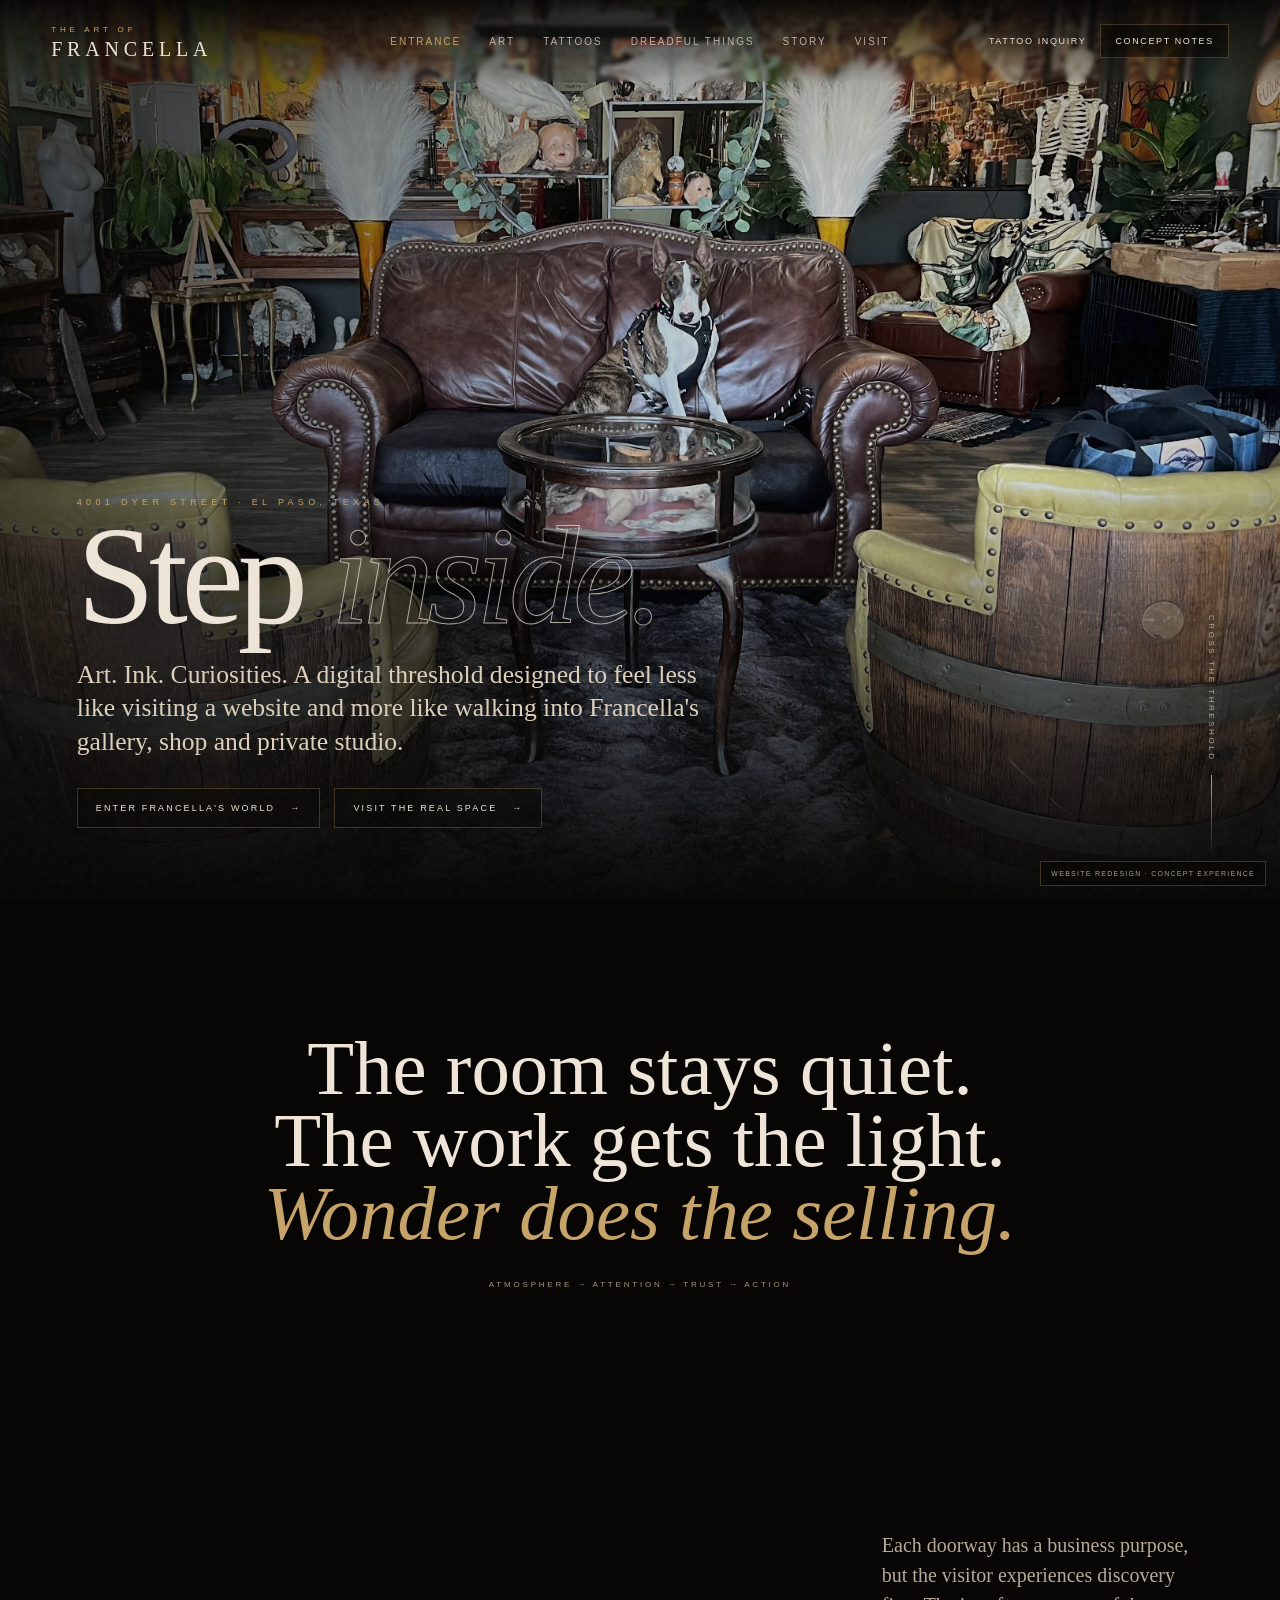
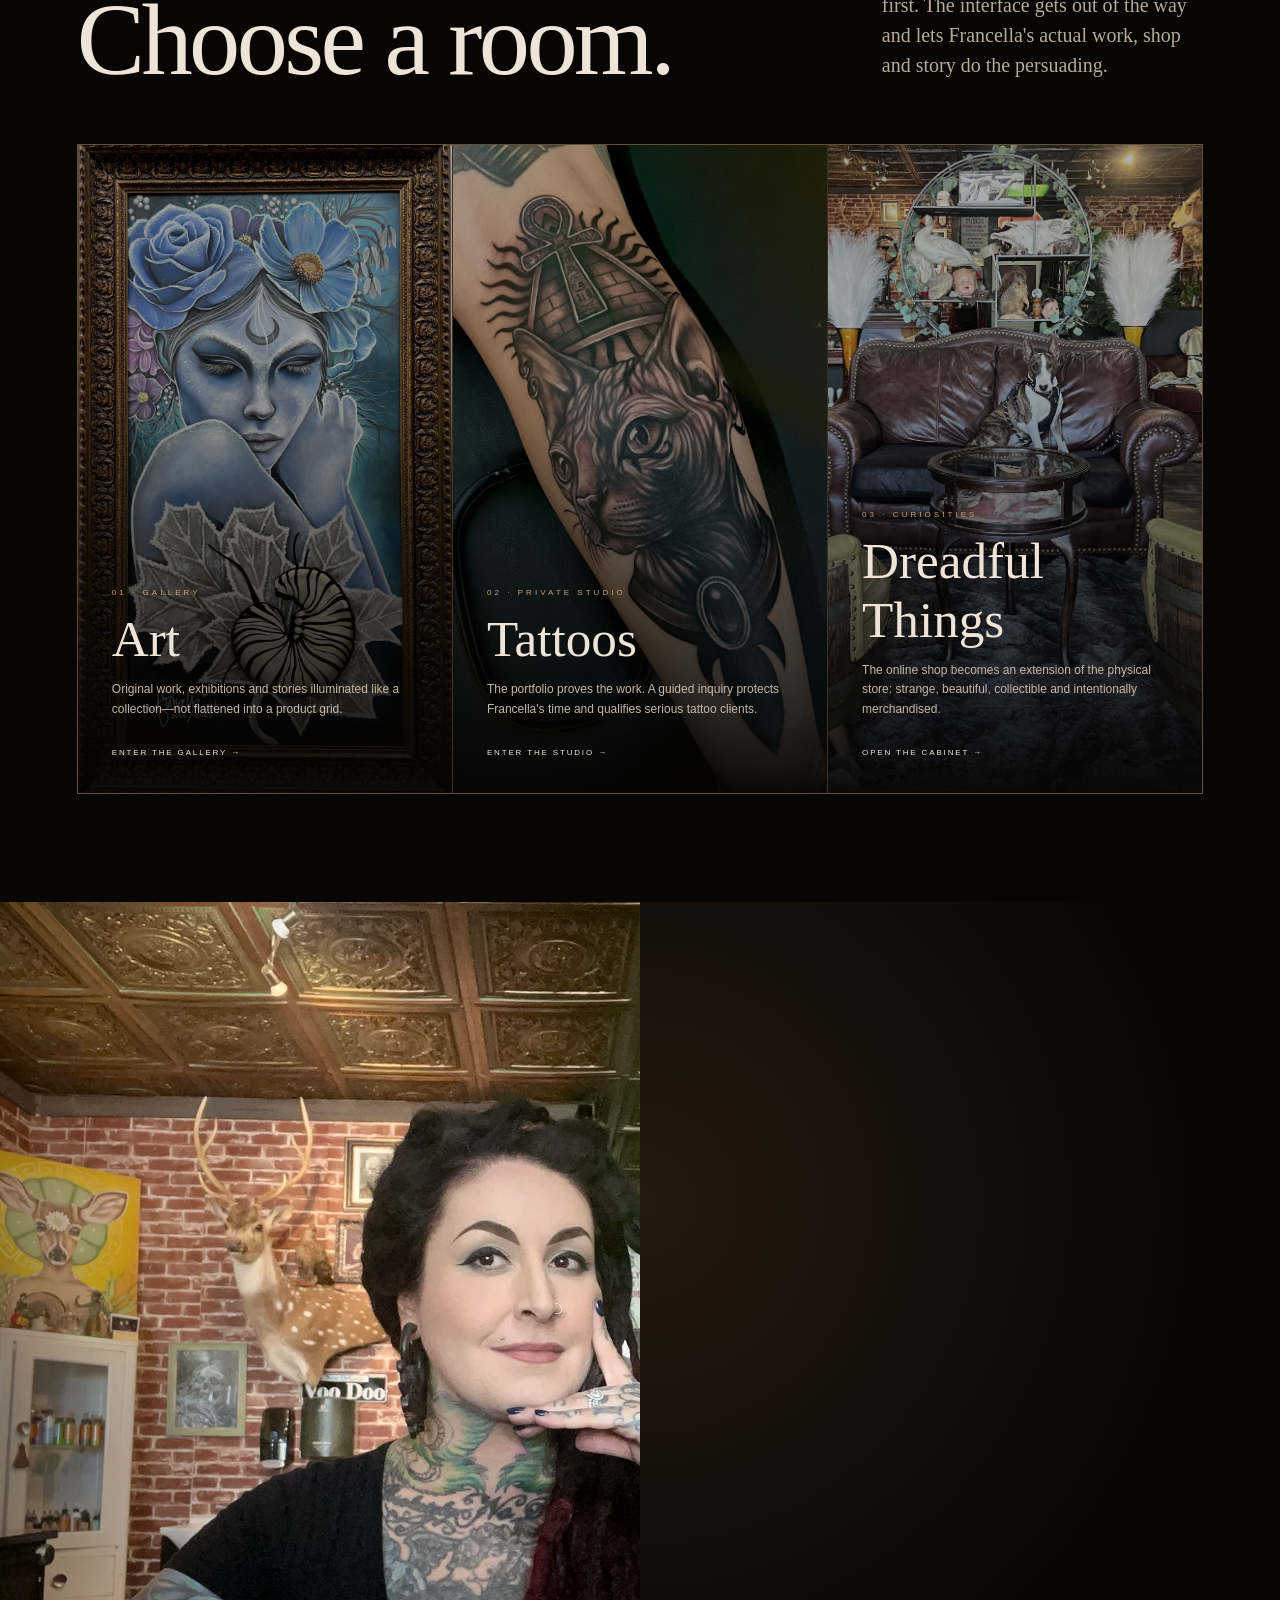
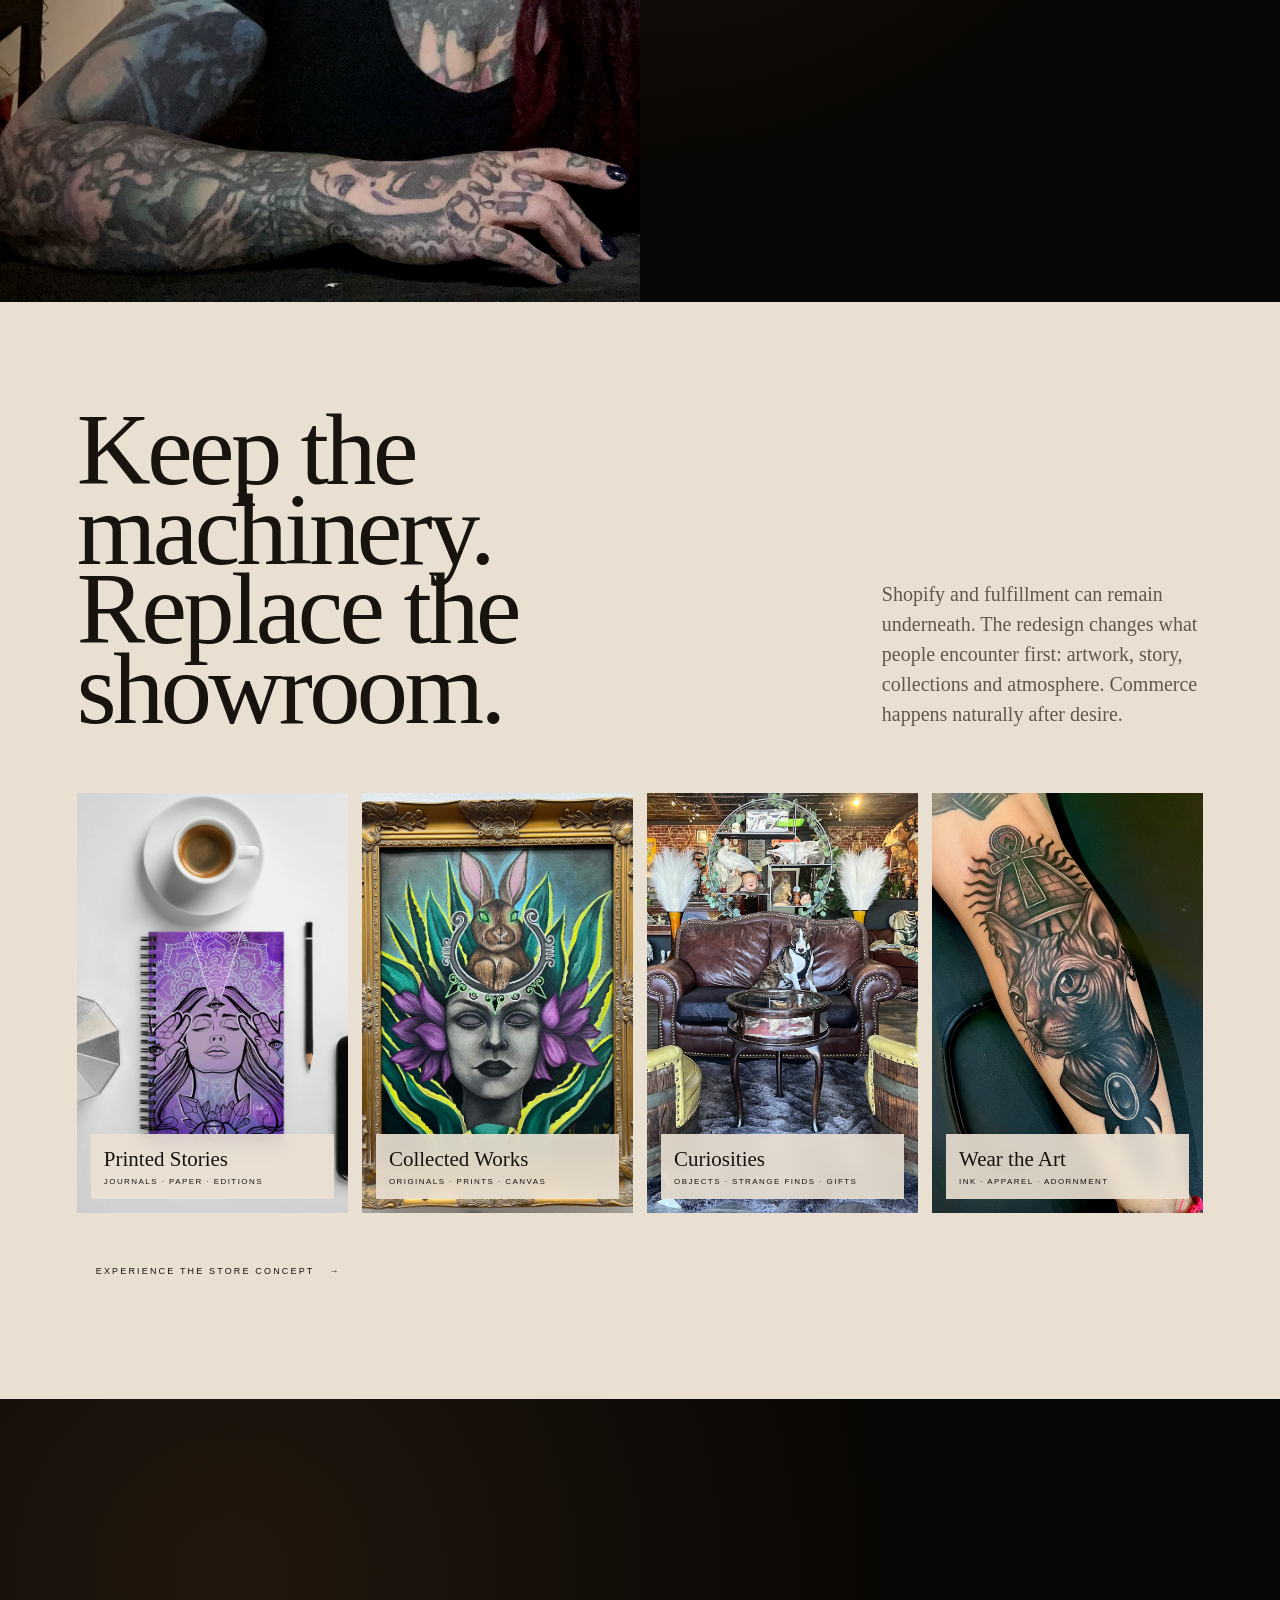
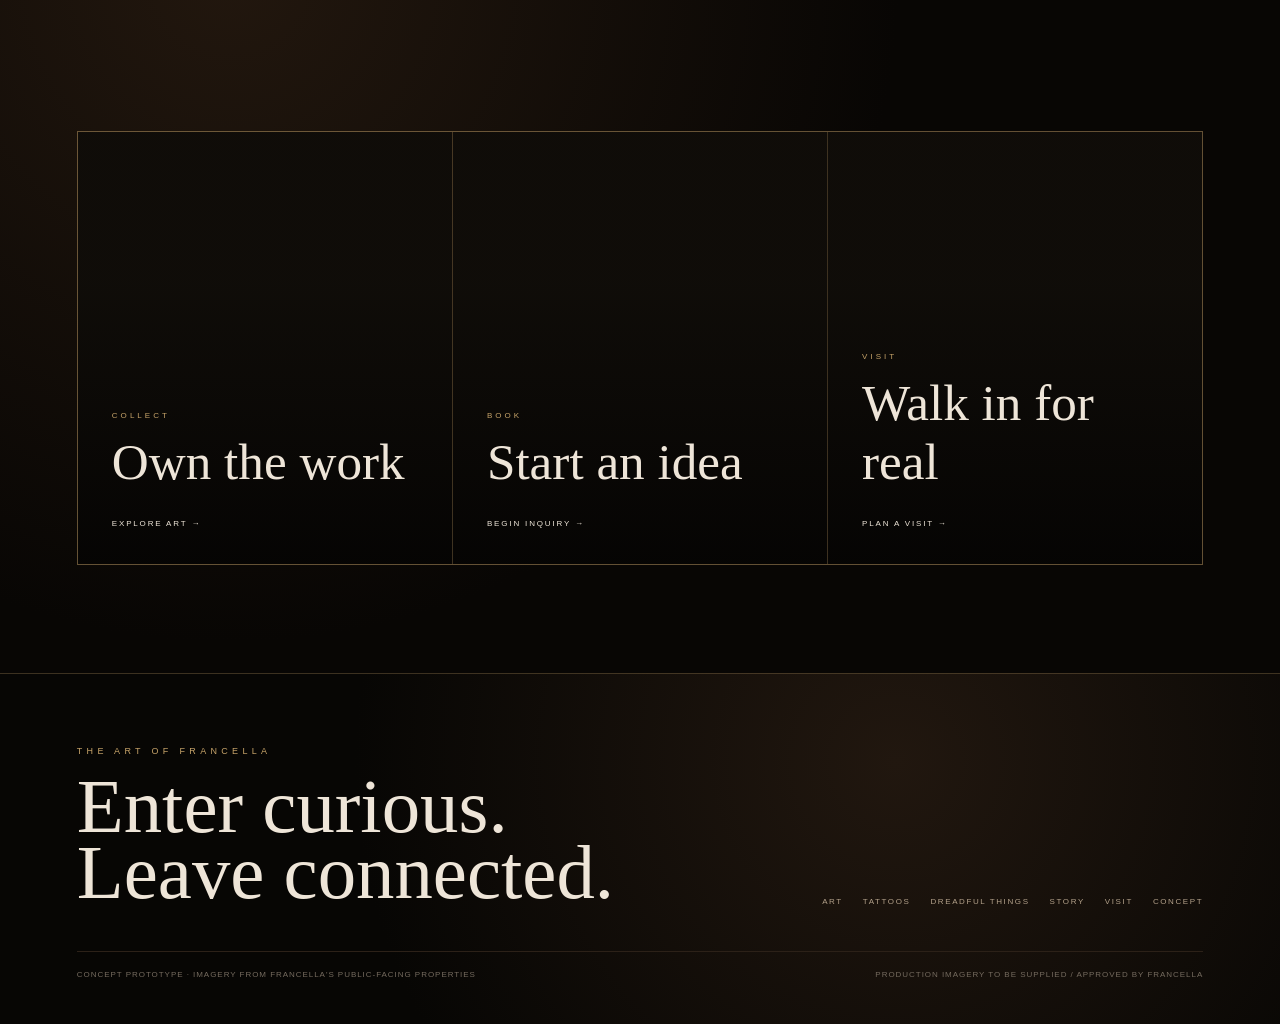
==== commit da1dd36b: "Use branded Francella social preview image on homepage" ====
--- a/index.html
+++ b/index.html
@@ -1,4 +1,4 @@
-<!doctype html><html lang="en"><head><meta charset="utf-8"><meta name="viewport" content="width=device-width,initial-scale=1"><title>The Art of Francella — Digital Gallery Concept</title><meta name="description" content="Explore Francella's gallery concept: original art, custom tattoos and Dreadful Things curiosities in El Paso, Texas."><meta name="robots" content="noindex,follow"><link rel="canonical" href="https://bdkelp.github.io/francella-gallery-demo/"><meta property="og:type" content="website"><meta property="og:site_name" content="The Art of Francella"><meta property="og:title" content="The Art of Francella | Art, Tattoos &amp; Curiosities"><meta property="og:description" content="Explore Francella's gallery concept: original art, custom tattoos and Dreadful Things curiosities in El Paso, Texas."><meta property="og:url" content="https://bdkelp.github.io/francella-gallery-demo/"><meta property="og:image" content="https://bdkelp.github.io/francella-gallery-demo/assets/dreadful-things-interior.webp"><meta name="twitter:card" content="summary_large_image"><meta name="twitter:image" content="https://bdkelp.github.io/francella-gallery-demo/assets/dreadful-things-interior.webp"><meta name="description" content="Explore Francella's gallery concept: original artwork, custom tattoo artistry and Dreadful Things curiosities in El Paso, Texas."><meta name="robots" content="noindex,follow"><link rel="canonical" href="https://bdkelp.github.io/francella-gallery-demo/"><meta property="og:type" content="website"><meta property="og:site_name" content="The Art of Francella"><meta property="og:title" content="The Art of Francella | Art, Tattoos &amp; Curiosities in El Paso"><meta property="og:description" content="Explore Francella's gallery concept: original artwork, custom tattoo artistry and Dreadful Things curiosities in El Paso, Texas."><meta property="og:url" content="https://bdkelp.github.io/francella-gallery-demo/"><meta property="og:image" content="https://bdkelp.github.io/francella-gallery-demo/assets/dreadful-things-interior.webp"><meta property="og:image:alt" content="The Art of Francella — gallery and studio concept"><meta name="twitter:card" content="summary_large_image"><meta name="twitter:title" content="The Art of Francella | Art, Tattoos &amp; Curiosities in El Paso"><meta name="twitter:description" content="Explore Francella's gallery concept: original artwork, custom tattoo artistry and Dreadful Things curiosities in El Paso, Texas."><meta name="twitter:image" content="https://bdkelp.github.io/francella-gallery-demo/assets/dreadful-things-interior.webp"><link rel="stylesheet" href="styles.css"></head><body><div class="spotlight"></div><div class="demo-badge">Website redesign · concept experience</div>
+<!doctype html><html lang="en"><head><meta charset="utf-8"><meta name="viewport" content="width=device-width,initial-scale=1"><title>The Art of Francella — Digital Gallery Concept</title><meta name="description" content="Explore Francella's gallery concept: original art, custom tattoos and Dreadful Things curiosities in El Paso, Texas."><meta name="robots" content="noindex,follow"><link rel="canonical" href="https://bdkelp.github.io/francella-gallery-demo/"><meta property="og:type" content="website"><meta property="og:site_name" content="The Art of Francella"><meta property="og:title" content="The Art of Francella | Art, Tattoos &amp; Curiosities"><meta property="og:description" content="Explore Francella's gallery concept: original art, custom tattoos and Dreadful Things curiosities in El Paso, Texas."><meta property="og:url" content="https://bdkelp.github.io/francella-gallery-demo/"><meta property="og:image" content="https://bdkelp.github.io/francella-gallery-demo/assets/francella_og_40.jpg"><meta property="og:image:width" content="1200"><meta property="og:image:height" content="628"><meta property="og:image:alt" content="Francella art, tattoos and curiosities — El Paso, Texas"><meta name="twitter:card" content="summary_large_image"><meta name="twitter:image" content="https://bdkelp.github.io/francella-gallery-demo/assets/francella_og_40.jpg"><meta name="description" content="Explore Francella's gallery concept: original artwork, custom tattoo artistry and Dreadful Things curiosities in El Paso, Texas."><meta name="robots" content="noindex,follow"><link rel="canonical" href="https://bdkelp.github.io/francella-gallery-demo/"><meta property="og:type" content="website"><meta property="og:site_name" content="The Art of Francella"><meta property="og:title" content="The Art of Francella | Art, Tattoos &amp; Curiosities in El Paso"><meta property="og:description" content="Explore Francella's gallery concept: original artwork, custom tattoo artistry and Dreadful Things curiosities in El Paso, Texas."><meta property="og:url" content="https://bdkelp.github.io/francella-gallery-demo/"><meta property="og:image" content="https://bdkelp.github.io/francella-gallery-demo/assets/francella_og_40.jpg"><meta property="og:image:alt" content="The Art of Francella — gallery and studio concept"><meta name="twitter:card" content="summary_large_image"><meta name="twitter:title" content="The Art of Francella | Art, Tattoos &amp; Curiosities in El Paso"><meta name="twitter:description" content="Explore Francella's gallery concept: original artwork, custom tattoo artistry and Dreadful Things curiosities in El Paso, Texas."><meta name="twitter:image" content="https://bdkelp.github.io/francella-gallery-demo/assets/francella_og_40.jpg"><link rel="stylesheet" href="styles.css"></head><body><div class="spotlight"></div><div class="demo-badge">Website redesign · concept experience</div>
 <header class="site-nav"><a class="brand" href="index.html"><small>The Art of</small>Francella</a><nav class="nav-links"><a class="active" href="index.html">Entrance</a><a href="art.html">Art</a><a href="tattoos.html">Tattoos</a><a href="dreadful-things.html">Dreadful Things</a><a href="story.html">Story</a><a href="visit.html">Visit</a></nav><div class="nav-actions"><a href="tattoo-inquiry.html">Tattoo inquiry</a><a class="outline" href="concept.html">Concept notes</a><button class="menu-btn" aria-label="Menu">☰</button></div></header><nav class="mobile-menu"><a href="art.html">Art</a><a href="tattoos.html">Tattoos</a><a href="dreadful-things.html">Dreadful Things</a><a href="story.html">Story</a><a href="visit.html">Visit</a><a href="tattoo-inquiry.html">Tattoo inquiry</a></nav>
 <main>
 <section class="room-hero"><div class="bg" style="background-image:url('assets/dreadful-things-interior.webp')"></div><div class="hero-copy"><div class="kicker reveal">4001 Dyer Street · El Paso, Texas</div><h1 class="reveal">Step <em>inside.</em></h1><p class="reveal">Art. Ink. Curiosities. A digital threshold designed to feel less like visiting a website and more like walking into Francella's gallery, shop and private studio.</p><div class="hero-actions reveal"><a class="btn" href="#rooms">Enter Francella's world</a><a class="btn" href="visit.html">Visit the real space</a></div></div><div class="scroll-cue">Cross the threshold</div></section>
